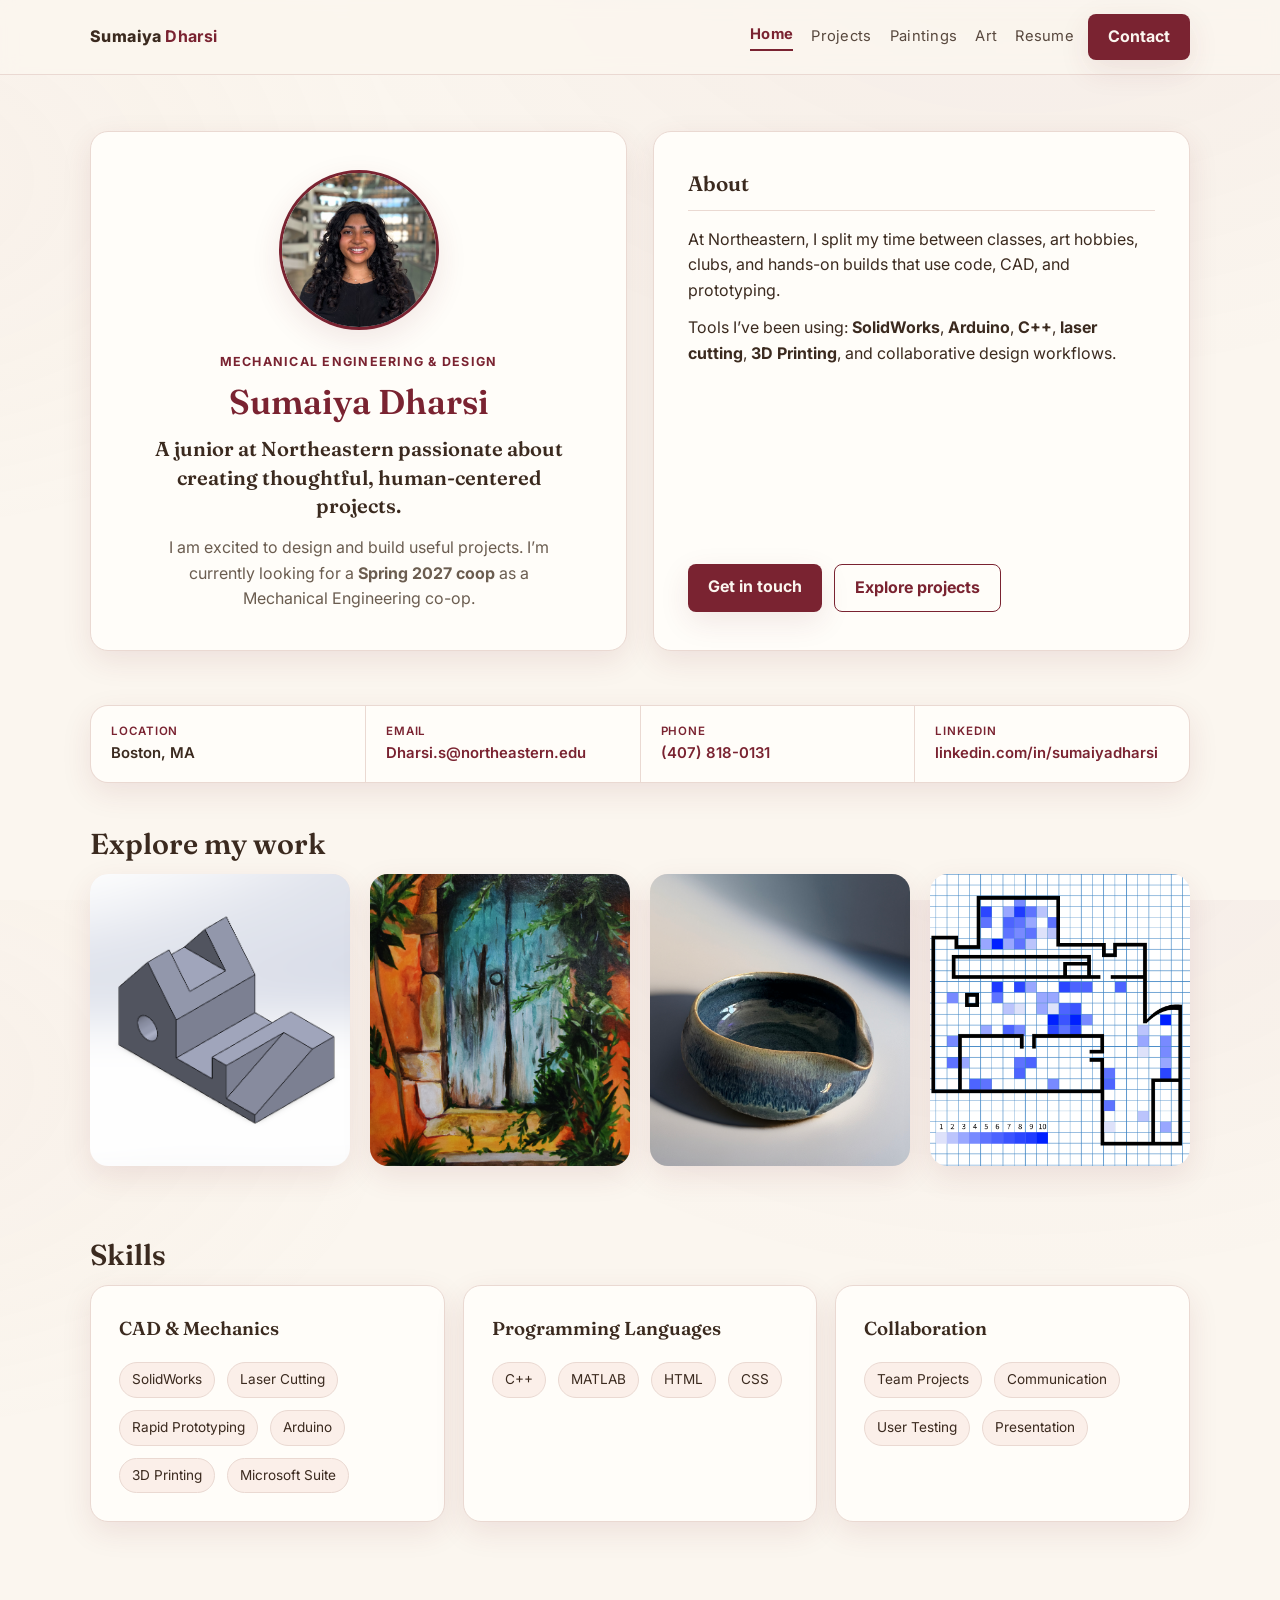
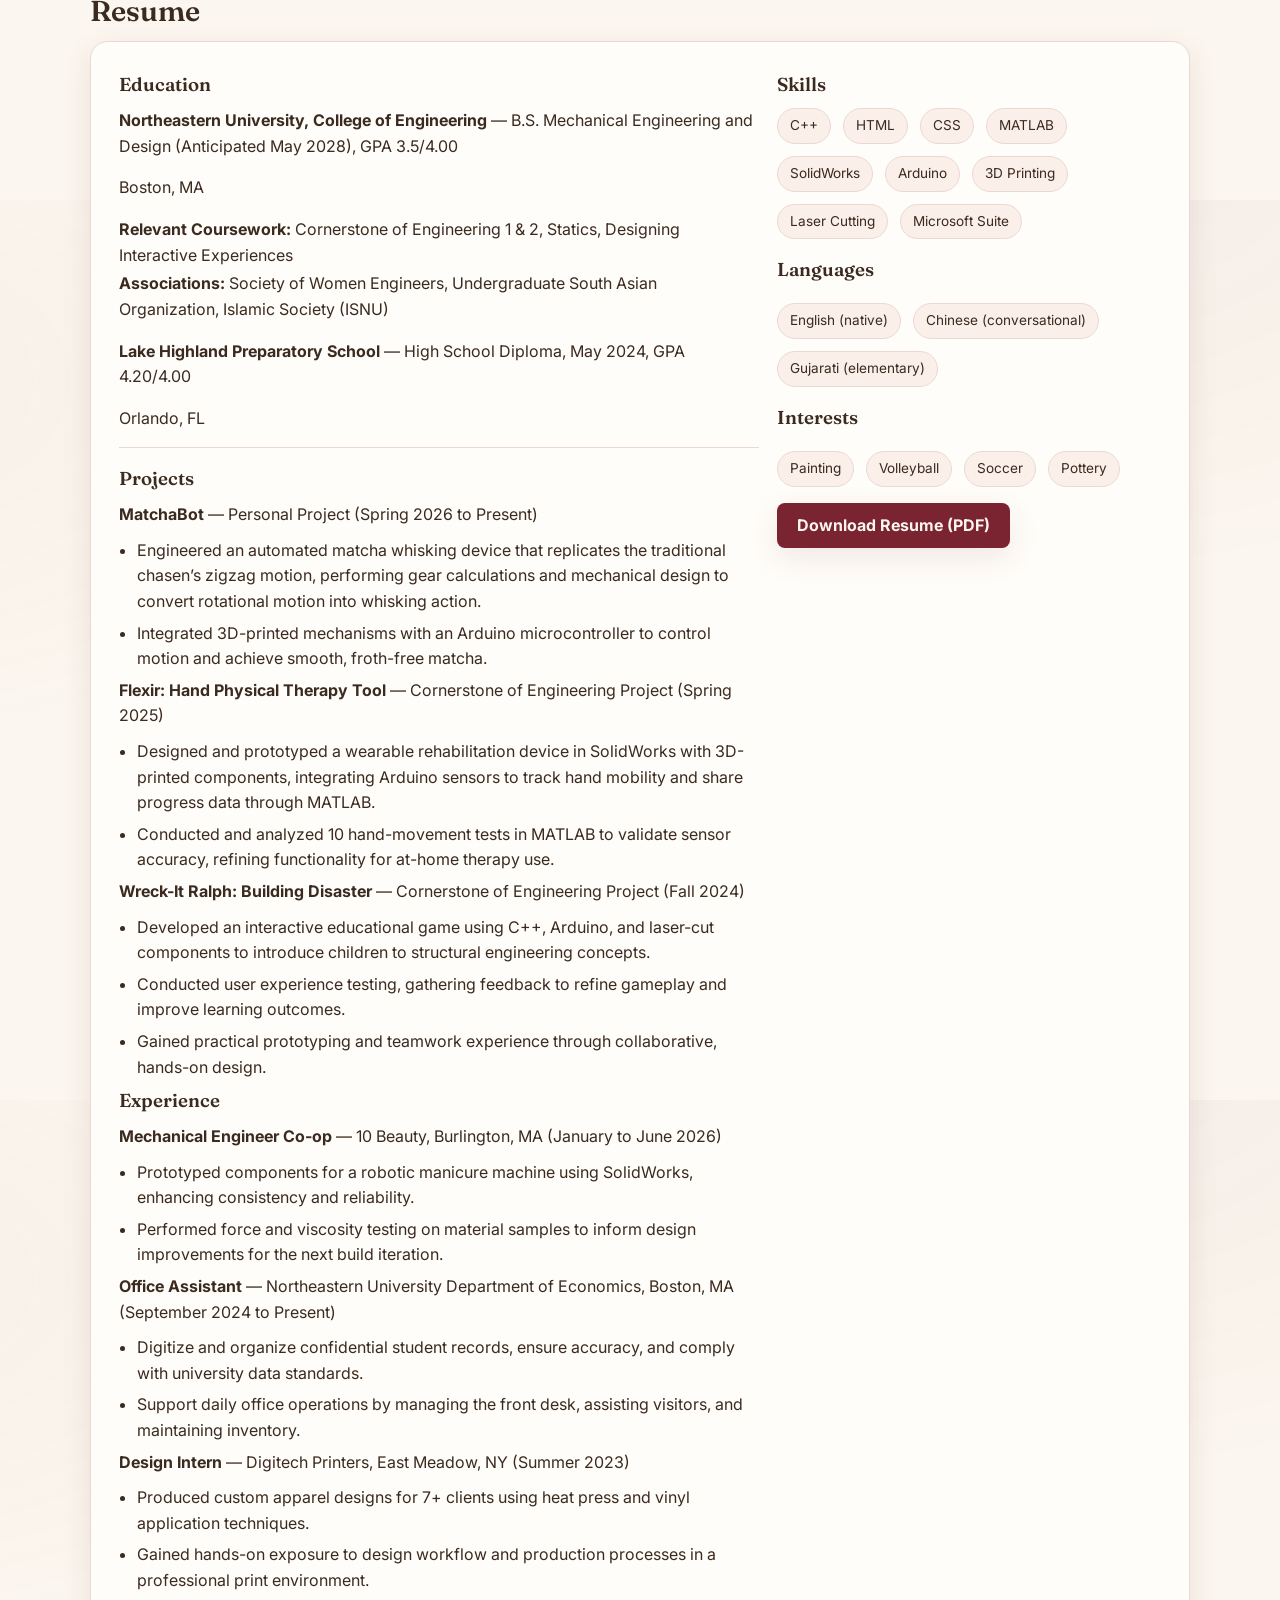
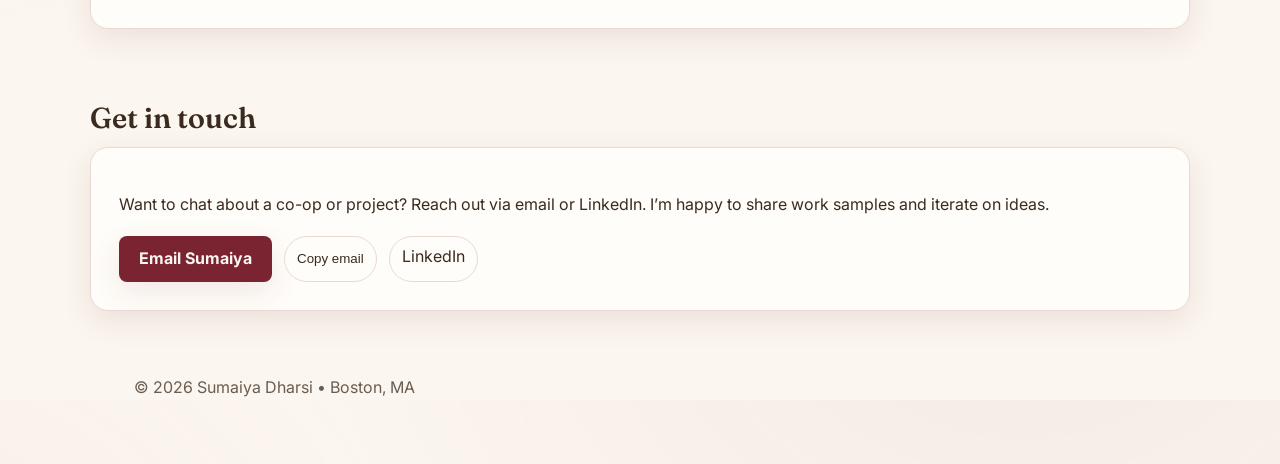
==== index.html @ c0a5edb5 "Update portfolio pages and add nav.js" ====
<!DOCTYPE html>
<html lang="en">
<head>
  <meta charset="utf-8" />
  <meta name="viewport" content="width=device-width, initial-scale=1" />
  <title>Sumaiya Dharsi — Portfolio</title>
  <meta name="description" content="Portfolio of Sumaiya Dharsi, Mechanical Engineering & Design @ Northeastern University" />
  <link rel="preconnect" href="https://fonts.googleapis.com">
  <link rel="preconnect" href="https://fonts.gstatic.com" crossorigin>
  <link href="https://fonts.googleapis.com/css2?family=Inter:wght@300;400;500;600;700;800&family=Fraunces:opsz,wght@9..144,500;9..144,600&display=swap" rel="stylesheet">
  <link rel="stylesheet" href="styles.css">
  <script src="nav.js" defer></script>
</head>

<body>
  <header>
    <div class="container nav">
      <div class="logo"><span class="logo-full">Sumaiya <b>Dharsi</b></span><span class="logo-short">SD</span></div>
      <nav class="nav-links">
        <a href="index.html" class="active">Home</a>
        <a href="projects.html">Projects</a>
        <a href="paintings.html">Paintings</a>
        <a href="art.html">Art</a>
        <a href="index.html#resume">Resume</a>
      </nav>
      <a href="index.html#contact" class="btn nav-cta">Contact</a>
    </div>
  </header>

  <main class="container">
    <!-- INTRO + ABOUT (balanced two-column) -->
    <section class="intro-wrap">
      <div class="card intro-col intro-main">
        <div class="intro-photo">
          <img src="Pics/Headshot.jpeg" alt="Sumaiya Dharsi headshot">
        </div>
        <div class="eyebrow">Mechanical Engineering &amp; Design</div>
        <h1 class="intro-name">Sumaiya Dharsi</h1>
        <p class="intro-tagline">A junior at Northeastern passionate about creating thoughtful, human-centered projects.</p>
        <p class="intro-sub">I am excited to design and build useful projects. I’m currently looking for a <b>Spring 2027 coop</b> as a Mechanical Engineering co-op.</p>
      </div>

      <div id="about" class="card intro-col intro-about">
        <h2 class="section-title">About</h2>
        <p>At Northeastern, I split my time between classes, art hobbies, clubs, and hands-on builds that use code, CAD, and prototyping. </p>
        <p>Tools I’ve been using: <b>SolidWorks</b>, <b>Arduino</b>, <b>C++</b>, <b>laser cutting</b>, <b> 3D Printing</b>, and collaborative design workflows.</p>

        <div class="intro-cta">
          <a class="btn" href="mailto:Dharsi.s@northeastern.edu">Get in touch</a>
          <a class="btn btn-outline" href="projects.html">Explore projects</a>
        </div>
      </div>
    </section>

    <!-- CONTACT STRIP -->
    <div class="card intro-strip">
      <div><b>Location</b><span>Boston, MA</span></div>
      <div><b>Email</b><span><a href="mailto:Dharsi.s@northeastern.edu">Dharsi.s@northeastern.edu</a></span></div>
      <div><b>Phone</b><span><a href="tel:+14078180131">(407) 818-0131</a></span></div>
      <div><b>LinkedIn</b><span><a href="https://www.linkedin.com/in/sumaiyadharsi" target="_blank" rel="noopener">linkedin.com/in/sumaiyadharsi</a></span></div>
    </div>

    <!-- HUB CARDS -->
    <section id="portfolio-hub" class="portfolio-hub">
      <h2 class="section-title">Explore my work</h2>
      <div class="portfolio-cards">
        <!-- Engineering Projects -->
        <a href="projects.html" class="portfolio-card">
          <img src="Pics/Solidworks 3.png" alt="Engineering and design projects">
          <div class="portfolio-overlay">
            <span>Engineering Projects</span>
          </div>
        </a>

        <!-- Paintings -->
        <a href="paintings.html" class="portfolio-card">
          <img src="Pics/paintings-cover.jpg" alt="Paintings gallery">
          <div class="portfolio-overlay">
            <span>Paintings</span>
          </div>
        </a>

        <!-- Art & Crochet -->
        <a href="art.html" class="portfolio-card">
          <img src="Pics/Blue-Matcha-1.jpg" alt="Pottery and crochet gallery">
          <div class="portfolio-overlay">
            <span>Art Gallery</span>
          </div>
        </a>

        <!-- ARTF 1250 class project -->
        <a href="ARTF1250.html" class="portfolio-card">
          <img src="Pics/FinalMap1.png" alt="ARTF 1250 final map project">
          <div class="portfolio-overlay">
            <span>ARTF 1250</span>
          </div>
        </a>
      </div>
    </section>

    <!-- SKILLS -->
    <section id="skills">
      <h2 class="section-title">Skills</h2>
      <div class="grid-3">
        <div class="card pad">
          <h3 class="tight">CAD &amp; Mechanics</h3>
          <div class="links">
            <span class="pill">SolidWorks</span>
            <span class="pill">Laser Cutting</span>
            <span class="pill">Rapid Prototyping</span>
            <span class="pill">Arduino</span>
            <span class="pill">3D Printing</span>
            <span class="pill">Microsoft Suite</span>
          </div>
        </div>
        <div class="card pad">
          <h3 class="tight">Programming Languages</h3>
          <div class="links">
            <span class="pill">C++</span>
            <span class="pill">MATLAB</span>
            <span class="pill">HTML</span>
            <span class="pill">CSS</span>
          </div>
        </div>
        <div class="card pad">
          <h3 class="tight">Collaboration</h3>
          <div class="links">
            <span class="pill">Team Projects</span>
            <span class="pill">Communication</span>
            <span class="pill">User Testing</span>
            <span class="pill">Presentation</span>
          </div>
        </div>
      </div>
    </section>

    <!-- RESUME -->
    <section id="resume">
      <h2 class="section-title">Resume</h2>
      <div class="card pad">
        <div class="resume-grid">
          <div>
            <h3 class="tight">Education</h3>
            <p class="line"><b>Northeastern University, College of Engineering</b> — B.S. Mechanical Engineering and Design (Anticipated May 2028), GPA 3.5/4.00</p>
            <p class="muted">Boston, MA</p>
            <p class="line"><b>Relevant Coursework:</b> Cornerstone of Engineering 1 &amp; 2, Statics, Designing Interactive Experiences</p>
            <p class="line"><b>Associations:</b> Society of Women Engineers, Undergraduate South Asian Organization, Islamic Society (ISNU)</p>

            <p class="line pad-top"><b>Lake Highland Preparatory School</b> — High School Diploma, May 2024, GPA 4.20/4.00</p>
            <p class="muted">Orlando, FL</p>

            <hr class="rule">

            <h3 class="tight">Projects</h3>
            <p class="line"><b>MatchaBot</b> — Personal Project (Spring 2026 to Present)</p>
            <ul class="bullets">
              <li>Engineered an automated matcha whisking device that replicates the traditional chasen’s zigzag motion, performing gear calculations and mechanical design to convert rotational motion into whisking action.</li>
              <li>Integrated 3D-printed mechanisms with an Arduino microcontroller to control motion and achieve smooth, froth-free matcha.</li>
            </ul>

            <p class="line"><b>Flexir: Hand Physical Therapy Tool</b> — Cornerstone of Engineering Project (Spring 2025)</p>
            <ul class="bullets">
              <li>Designed and prototyped a wearable rehabilitation device in SolidWorks with 3D-printed components, integrating Arduino sensors to track hand mobility and share progress data through MATLAB.</li>
              <li>Conducted and analyzed 10 hand-movement tests in MATLAB to validate sensor accuracy, refining functionality for at-home therapy use.</li>
            </ul>

            <p class="line"><b>Wreck-It Ralph: Building Disaster</b> — Cornerstone of Engineering Project (Fall 2024)</p>
            <ul class="bullets">
              <li>Developed an interactive educational game using C++, Arduino, and laser-cut components to introduce children to structural engineering concepts.</li>
              <li>Conducted user experience testing, gathering feedback to refine gameplay and improve learning outcomes.</li>
              <li>Gained practical prototyping and teamwork experience through collaborative, hands-on design.</li>
            </ul>

            <h3 class="tight">Experience</h3>
            <p class="line"><b>Mechanical Engineer Co-op</b> — 10 Beauty, Burlington, MA (January to June 2026)</p>
            <ul class="bullets">
              <li>Prototyped components for a robotic manicure machine using SolidWorks, enhancing consistency and reliability.</li>
              <li>Performed force and viscosity testing on material samples to inform design improvements for the next build iteration.</li>
            </ul>

            <p class="line"><b>Office Assistant</b> — Northeastern University Department of Economics, Boston, MA (September 2024 to Present)</p>
            <ul class="bullets">
              <li>Digitize and organize confidential student records, ensure accuracy, and comply with university data standards.</li>
              <li>Support daily office operations by managing the front desk, assisting visitors, and maintaining inventory.</li>
            </ul>

            <p class="line"><b>Design Intern</b> — Digitech Printers, East Meadow, NY (Summer 2023)</p>
            <ul class="bullets">
              <li>Produced custom apparel designs for 7+ clients using heat press and vinyl application techniques.</li>
              <li>Gained hands-on exposure to design workflow and production processes in a professional print environment.</li>
            </ul>
          </div>

          <div>
            <h3 class="tight">Skills</h3>
            <div class="links skills-list">
              <span class="pill">C++</span>
              <span class="pill">HTML</span>
              <span class="pill">CSS</span>
              <span class="pill">MATLAB</span>
              <span class="pill">SolidWorks</span>
              <span class="pill">Arduino</span>
              <span class="pill">3D Printing</span>
              <span class="pill">Laser Cutting</span>
              <span class="pill">Microsoft Suite</span>
            </div>

            <h3 class="tight pad-top">Languages</h3>
            <div class="links">
              <span class="pill">English (native)</span>
              <span class="pill">Chinese (conversational)</span>
              <span class="pill">Gujarati (elementary)</span>
            </div>

            <h3 class="tight pad-top">Interests</h3>
            <div class="links">
              <span class="pill">Painting</span>
              <span class="pill">Volleyball</span>
              <span class="pill">Soccer</span>
              <span class="pill">Pottery</span>
            </div>

            <div class="resume-actions">
              <a class="btn" href="resume/Resume.pdf" download>Download Resume (PDF)</a>
            </div>
          </div>
        </div>
      </div>
    </section>

    <!-- CONTACT -->
    <section id="contact">
      <h2 class="section-title">Get in touch</h2>
      <div class="card pad">
        <p>Want to chat about a co-op or project? Reach out via email or LinkedIn. I’m happy to share work samples and iterate on ideas.</p>
        <div class="links">
          <a class="btn" href="mailto:Dharsi.s@northeastern.edu">Email Sumaiya</a>
          <button class="tag" id="copyEmail" type="button">Copy email</button>
          <a class="tag" href="https://www.linkedin.com/in/sumaiyadharsi" target="_blank" rel="noopener">LinkedIn</a>
        </div>
      </div>
    </section>

    <footer>
      <div class="container">
        © <span id="year"></span> Sumaiya Dharsi • Boston, MA
      </div>
    </footer>
  </main>

  <script>
    // Smooth scroll for in-page anchors
    document.querySelectorAll('a[href^="#"]').forEach(a=>{
      a.addEventListener('click', e=>{
        const id = a.getAttribute('href');
        const el = document.querySelector(id);
        if(el){ e.preventDefault(); el.scrollIntoView({behavior:'smooth', block:'start'}); }
      });
    });

    // Copy email helper
    const btn = document.getElementById('copyEmail');
    if(btn){
      btn.addEventListener('click', ()=>{
        const email = 'Dharsi.s@northeastern.edu';
        navigator.clipboard.writeText(email).then(()=>{
          const prev = btn.textContent; btn.textContent = 'Copied!';
          setTimeout(()=>btn.textContent = prev, 1200);
        });
      });
    }

    // Year footer
    document.getElementById('year').textContent = new Date().getFullYear();
  </script>
</body>
</html>
---- styles.css ----
/* =========================================================
   THEME TOKENS
   ========================================================= */
:root{
  --bg:#FBF6EF;
  --text:#3B2A1F;
  --muted:#6B5D50;
  --brand:#7A2331;
  --brand-2:#A8455A;
  --card-bg:#FFFDF9;
  --card-border:#EAD9D2;
  --shadow:0 10px 30px rgba(122,35,49,0.10);
  --radius:18px;
}

/* Sizing reset */
*,*::before,*::after{ box-sizing:border-box }

/* =========================================================
   BASE & LAYOUT
   ========================================================= */
html,body{height:100%}
body{
  margin:0;
  font-family:Inter,system-ui,-apple-system,Segoe UI,Roboto,Helvetica,Arial,sans-serif;
  color:var(--text);
  background:
    radial-gradient(1200px 800px at 80% -10%, rgba(122,35,49,.05), transparent 60%),
    radial-gradient(900px 600px at -10% 20%, rgba(200,150,120,.06), transparent 60%),
    var(--bg);
  line-height:1.6;
}
a{color:var(--brand); text-decoration:none}
a:hover{text-decoration:underline}
.container{ width:min(1100px, 92%); margin-inline:auto }
section{ padding:28px 0 }
.section-title{ font-family:'Fraunces',Georgia,serif; font-weight:600; font-size:1.8rem; margin:14px 0 10px; color:var(--text) }
.card{
  background:var(--card-bg);
  border:1px solid var(--card-border);
  border-radius:var(--radius);
  box-shadow:var(--shadow);
}
.card.pad{ padding:28px }
.btn{
  display:inline-block; background:var(--brand);
  color:#FBF6EF; font-weight:700; padding:10px 20px; border-radius:8px; border:0;
  box-shadow:var(--shadow);
}
.btn:hover{ text-decoration:none; opacity:.92 }
.btn-outline{
  background:transparent; color:var(--brand); border:1px solid var(--brand);
  box-shadow:none;
}
.links{ display:flex; gap:12px; margin-top:18px; flex-wrap:wrap }
.tag{ border:1px solid var(--card-border); padding:7px 12px; border-radius:999px; color:var(--text); background:#FFFDF9 }
.pill{ border:1px solid var(--card-border); padding:6px 12px; border-radius:999px; color:var(--text); background:#FBEFE9; font-size:.85rem }

/* Prevent grid children from overflowing their columns */
.project, .project-gallery, .project-body { min-width:0 }

/* =========================================================
   HEADER / NAV
   ========================================================= */
header{
  position:sticky; top:0;
  backdrop-filter:saturate(1.4) blur(8px);
  background:rgba(251, 246, 239, 0.85);
  border-bottom:1px solid var(--card-border);
  z-index:50;
}
.nav{ display:flex; align-items:center; gap:14px; padding:14px 0 }
.logo{ flex:0 0 auto; font-weight:800; letter-spacing:.4px; color:var(--text); white-space:nowrap }
.logo b{ color:var(--brand) }
.logo-short{ display:none }          /* monogram, shown on mobile only */

.nav-links{ display:flex; align-items:center; gap:18px; margin-left:auto }
.nav-links a{ color:var(--text); opacity:.85; font-size:.92rem; letter-spacing:.02em }
.nav-links a:hover{ opacity:1 }
.nav-cta{ flex:0 0 auto; opacity:1 !important }

/* current page indicator */
.nav-links a.active{
  opacity:1; font-weight:700; color:var(--brand);
  border-bottom:2px solid var(--brand); padding-bottom:2px;
}
.nav-links a.active:hover{ text-decoration:none }

/* ---------------------------------------------------------
   MOBILE HEADER — scrolling pill row, Contact pinned.
   The links scroll horizontally; Contact is a separate flex
   child so it can never slide off the edge. min-width:0 on
   .nav-links is what makes it shrink rather than shove.
   Tap targets are held at 44px (Apple/Google minimum).
   --------------------------------------------------------- */
@media (max-width:720px){
  .nav{ gap:9px; padding:8px 0 }

  .logo-full{ display:none }
  .logo-short{ display:inline; color:var(--brand); font-size:1rem; letter-spacing:.06em }

  .nav-links{
    flex:1 1 auto; min-width:0; margin-left:0; gap:7px;
    overflow-x:auto; -webkit-overflow-scrolling:touch; scrollbar-width:none;
    mask-image:linear-gradient(to right, #000 84%, transparent);
    -webkit-mask-image:linear-gradient(to right, #000 84%, transparent);
  }
  .nav-links::-webkit-scrollbar{ display:none }

  .nav-links a{
    flex:0 0 auto; display:flex; align-items:center; min-height:44px;
    padding:0 14px; border-radius:999px; font-size:.84rem; opacity:1;
    border:1px solid var(--card-border); background:var(--card-bg);
    color:var(--text); font-weight:500; white-space:nowrap;
  }
  .nav-links a.active{
    background:var(--brand); color:#FBF6EF; border-color:var(--brand);
    font-weight:700; border-bottom:1px solid var(--brand); padding-bottom:0;
  }
  .nav-cta{
    display:flex; align-items:center; min-height:44px;
    padding:0 16px; font-size:.84rem; white-space:nowrap;
  }
}

/* =========================================================
   SHARED UTILITIES
   ========================================================= */
.grid-3{ display:grid; grid-template-columns:repeat(3, minmax(0,1fr)); gap:18px }
.tight{ margin:0 0 8px; font-family:'Fraunces',Georgia,serif; font-weight:600 }

/* gallery / sub-page headers */
.page-header{ padding:28px 0 6px }
.page-intro{ color:var(--muted); margin:0 }
.gallery-empty{
  margin:8px 0 40px; padding:38px 24px; text-align:center;
  color:var(--muted); background:var(--card-bg);
  border:1px dashed var(--card-border); border-radius:var(--radius);
}

/* =========================================================
   INTRO + ABOUT (balanced two-column)
   Left column: centred headshot and identity.
   Right column: About, with the buttons pinned to the bottom
   so both columns always finish on the same line.
   ========================================================= */
.intro-wrap{
  display:grid; grid-template-columns:1fr 1fr;
  gap:26px; align-items:stretch; margin-top:28px;
}
.intro-col{ padding:38px 34px; display:flex; flex-direction:column }

/* --- left --- */
.intro-main{ text-align:center; justify-content:center }
.intro-photo{
  width:160px; height:160px; border-radius:50%;
  overflow:hidden; margin:0 auto 22px; border:3px solid var(--brand);
  box-shadow:var(--shadow);
}
.intro-photo img{ width:100%; height:100%; object-fit:cover; object-position:center }
.intro-name{
  font-family:'Fraunces',Georgia,serif; font-weight:600;
  font-size:2.15rem; line-height:1.15;
  margin:10px auto 14px; max-width:none; color:var(--brand);
}
.intro-tagline{
  font-family:'Fraunces',Georgia,serif; font-weight:600;
  font-size:1.26rem; line-height:1.42; margin:0 auto 14px; max-width:32ch;
}
.intro-sub{ color:var(--muted); margin:0 auto; max-width:38ch }

/* --- right --- */
.intro-about .section-title{
  font-size:1.3rem; margin:0 0 16px;
  padding-bottom:12px; border-bottom:1px solid var(--card-border);
}
.intro-about p{ max-width:52ch; margin:0 0 12px }
.intro-cta{ display:flex; gap:12px; flex-wrap:wrap; margin-top:auto; padding-top:28px }

/* --- contact strip --- */
.intro-strip{
  display:grid; grid-template-columns:repeat(4, minmax(0,1fr));
  gap:1px; margin-top:26px; overflow:hidden; background:var(--card-border);
}
.intro-strip div{ background:var(--card-bg); padding:16px 20px; min-width:0 }
.intro-strip b{
  display:block; font-size:.72rem; letter-spacing:.08em;
  text-transform:uppercase; color:var(--brand); font-weight:600;
}
.intro-strip span{ font-weight:600; font-size:.93rem; overflow-wrap:break-word }

@media (max-width:860px){
  .intro-wrap{ grid-template-columns:1fr }
  .intro-strip{ grid-template-columns:1fr 1fr }
}
@media (max-width:520px){
  .intro-strip{ grid-template-columns:1fr }
  .intro-photo{ width:130px; height:130px }
}

.eyebrow{ color:var(--brand); font-weight:700; letter-spacing:.1em; text-transform:uppercase; font-size:.78rem }
h1{
  font-family:'Fraunces',Georgia,serif; font-weight:600;
  font-size:clamp(32px, 3.4vw, 40px); line-height:1.35; margin:12px 0 14px;
  max-width:560px; margin-left:auto; margin-right:auto;
}
h2{
  font-family:'Fraunces',Georgia,serif; font-weight:600;
  font-size:clamp(18px, 1.9vw, 26px); line-height:1.35; margin:12px 0 14px;
  max-width:560px; margin-left:auto; margin-right:auto;
}
.accent{ color:var(--brand) }

/* =========================================================
   ABOUT + HEADSHOT (SIDE BY SIDE, MATCHED HEIGHTS)
   ========================================================= */
.about-grid{
  display:grid;
  grid-template-columns:1.2fr 0.8fr;
  gap:24px; align-items:stretch; /* equal heights */
}
.about-card{ height:100% }
.about-photo{
  margin:0; border:1px solid var(--card-border); border-radius:var(--radius);
  box-shadow:var(--shadow); overflow:hidden; display:grid; align-items:stretch;
  height:100%; background:#F3E4DA;
}
.about-photo img{ width:100%; height:100%; object-fit:cover; object-position:center }

/* =========================================================
   PROJECTS
   ========================================================= */
/* Projects container = one full-width column (stacked bubbles) */
.projects{
  display: grid;
  grid-template-columns: 1fr;  /* previously repeat(12,1fr) */
  gap: 24px;                   /* space between the two project bubbles */
}

/* Project card: keep article clean; .card gives the bubble look */
.project.project-stacked{
  display: grid;
  grid-template-columns: 1fr;  /* images above, text below */
  gap: 14px;
  background: none;
  border: 0;
  box-shadow: none;
  padding: 0;
}

/* 4-wide gallery row (evenly spaced, same height, no borders) */
.project-gallery.gallery-row4{
  display:grid;
  grid-template-columns:repeat(4, minmax(0,1fr));
  gap:12px;
}
.project-gallery.gallery-row4 figure{
  margin:0; position:relative; aspect-ratio:3 / 2; /* all equal height */
  border-radius:8px; overflow:hidden; background:#F3E4DA; /* no border */
}
.project-gallery.gallery-row4 img{
  position:absolute; inset:0; width:100%; height:100%;
  object-fit:cover; object-position:center;
}

/* (optional) tighten padding inside each bubble a touch */
.projects .card.pad { padding: 22px; }

/* add breathing room between multiple projects */
.projects .project-stacked{ margin-bottom: 18px; }

/* Project description card (kept subtle inside bubble) */
.project-body{
  background:#FFFDF9;
  border:1px solid var(--card-border);
  border-radius:12px; padding:18px;
}
.proj-eyebrow{ color:var(--brand); font-weight:700; letter-spacing:.06em; text-transform:uppercase; font-size:.75rem }
.project h3{ margin:6px 0 6px; font-family:'Fraunces',Georgia,serif; font-weight:600; color:var(--text) }
.bullets{ margin:10px 0 0; padding-left:18px }
.bullets li{ margin:6px 0 }

/* =========================================================
   RESUME
   ========================================================= */
.resume-grid{ display:grid; grid-template-columns:2fr 1.2fr; gap:18px }
.line{ margin:.2rem 0 }
.rule{ border:0; border-top:1px solid var(--card-border); margin:16px 0 }
.skills-list{ margin:0 0 10px }
.pad-top{ margin-top:16px }
.resume-actions{ margin-top:16px }

/* =========================================================
   FOOTER
   ========================================================= */
footer{ padding:36px 0 64px; color:var(--muted) }

/* =========================================================
   RESPONSIVE
   ========================================================= */
@media (max-width: 920px){
  .resume-grid{ grid-template-columns:1fr }
}
@media (max-width: 820px){
  .grid-3{ grid-template-columns:1fr }
}
@media (max-width: 900px){
  .about-grid{ grid-template-columns:1fr }
  .about-photo{ max-height:340px }
  .project-gallery.gallery-row4{ grid-template-columns:repeat(2, minmax(0,1fr)); }
}
@media (max-width: 520px){
  .project-gallery.gallery-row4{ grid-template-columns:1fr; }
  .hero-photo{ width:150px; height:150px }
}

/* =========================================================
   PORTFOLIO HUB CARDS
   ========================================================= */
.portfolio-hub{
  padding: 28px 0;
}

.portfolio-cards{
  display: flex;
  flex-wrap: wrap;
  gap: 20px;
  justify-content: space-between;
}

/* each card: medium rectangular button with image */
.portfolio-card{
  position: relative;
  flex: 1 1 260px;
  max-width: 340px;
  aspect-ratio: 4 / 4.5;
  border-radius: var(--radius);
  overflow: hidden;
  box-shadow: var(--shadow);
  background: #F3E4DA;
}

/* make entire card clickable without underline */
.portfolio-card,
.portfolio-card:hover{
  text-decoration: none;
}

.portfolio-card img{
  width: 100%;
  height: 100%;
  object-fit: cover;
  display: block;
  transition: transform .35s ease, opacity .35s ease;
}

.portfolio-overlay{
  position: absolute;
  inset: 0;
  display: flex;
  align-items: center;
  justify-content: center;
  background: rgba(59,42,31,0);
  color: #fff;
  font-weight: 700;
  font-size: 1.05rem;
  letter-spacing: .12em;
  text-transform: uppercase;
  text-align: center;
  padding: 0 10px;
  opacity: 0;
  transition: background .35s ease, opacity .35s ease;
}

/* hover effect: fade to maroon-black, text appears */
.portfolio-card:hover img{
  transform: scale(1.05);
  opacity: 0.7;
}

.portfolio-card:hover .portfolio-overlay{
  background: rgba(59,26,26,.78);
  opacity: 1;
}

/* responsive stacking */
@media (max-width: 800px){
  .portfolio-cards{
    justify-content: center;
  }
  .portfolio-card{
    max-width: 100%;
  }
}

/* =========================================================
   PAINTINGS PAGE — MASONRY / PUZZLE LAYOUT
   ========================================================= */

.paintings-masonry {
  margin-top: 20px;
}

/* This creates the puzzle-like column layout */
.masonry-column {
  column-count: 3;          /* number of columns */
  column-gap: 24px;         /* space between columns */
}

/* Each image keeps its natural ratio and fits the column width */
.masonry-column img {
  width: 100%;
  height: auto;             /* keeps aspect ratio */
  display: block;
  margin-bottom: 24px;      /* space between images vertically */

  border-radius: 16px;
  box-shadow: 0 6px 18px rgba(122,35,49,0.12);
  background: #fff;
}

/* Clickable card*/
.painting-item {
  position: relative;
  display: block;
  width: 100%;
  margin-bottom: 24px;

  border-radius: 16px;
  overflow: hidden;
  box-shadow: 0 6px 18px rgba(122,35,49,0.12);
  background: #fff;
  text-decoration: none;
  color: inherit;

  break-inside: avoid-column
}

.painting-item img {
width: 100%;
height: auto;
display: block;
margin-bottom: 0;   /* overrides .masonry-column img — that 24px showed as a white strip inside the card */
transition: transform 0.3s ease, opacity 0.3s ease;
}

/* dark overlay with title */
.painting-overlay {
  position: absolute;
  inset: 0;
  background: rgba(59,26,26,0.55);
  display: flex;
  align-items: center;
  justify-content: center;
  opacity: 0;
  transition: opacity 0.3s ease;
  text-align: center;
  padding: 0 12px;
}

.painting-overlay span{
font-size: 0.95rem;
letter-spacing: 0.08em;
text-transform: uppercase;
color: #fff;
}

/* hover effect*/
.painting-item:hover .painting-overlay {
  opacity: 1;
}

.painting-item:hover img {
  transform:scale(1.03);
}



/* Tablet */
@media (max-width: 900px) {
  .masonry-column {
    column-count: 2;
  }
}

/* Mobile */
@media (max-width: 600px) {
  .masonry-column {
    column-count: 1;
  }
}

/* ===========================================
   CLASS PROJECT PAGE (ARTF 1250)
   =========================================== */

.project-page main.container {
  padding-top: 40px;
  padding-bottom: 60px;
}

.project-hero {
  margin-top: 20px;
  margin-bottom: 32px;
}

.project-tag {
  font-size: 0.8rem;
  letter-spacing: 0.12em;
  text-transform: uppercase;
  color: #8A7A6C;
  margin-bottom: 6px;
}

.project-hero h1 {
  margin: 4px 0 10px;
}

.project-meta {
  font-size: 0.9rem;
  color: var(--muted);
  margin-bottom: 12px;
}

.project-intro {
  margin: 0;
}

/* Generic section styling */
.project-section {
  margin: 32px 0;
}

/* Two-column layout that collapses on mobile */
.project-two-col {
  display: grid;
  grid-template-columns: minmax(0, 1.2fr) minmax(0, 1fr);
  gap: 24px;
  align-items: flex-start;
}

.project-image-stack figure {
  margin: 0 0 14px;
}

.project-image-stack img {
  width: 100%;
  height: auto;
  border-radius: 12px;
}

.project-image-stack figcaption {
  font-size: 0.8rem;
  color: var(--muted);
  margin-top: 4px;
}

@media (max-width: 800px) {
  .project-two-col {
    grid-template-columns: 1fr;
  }
}
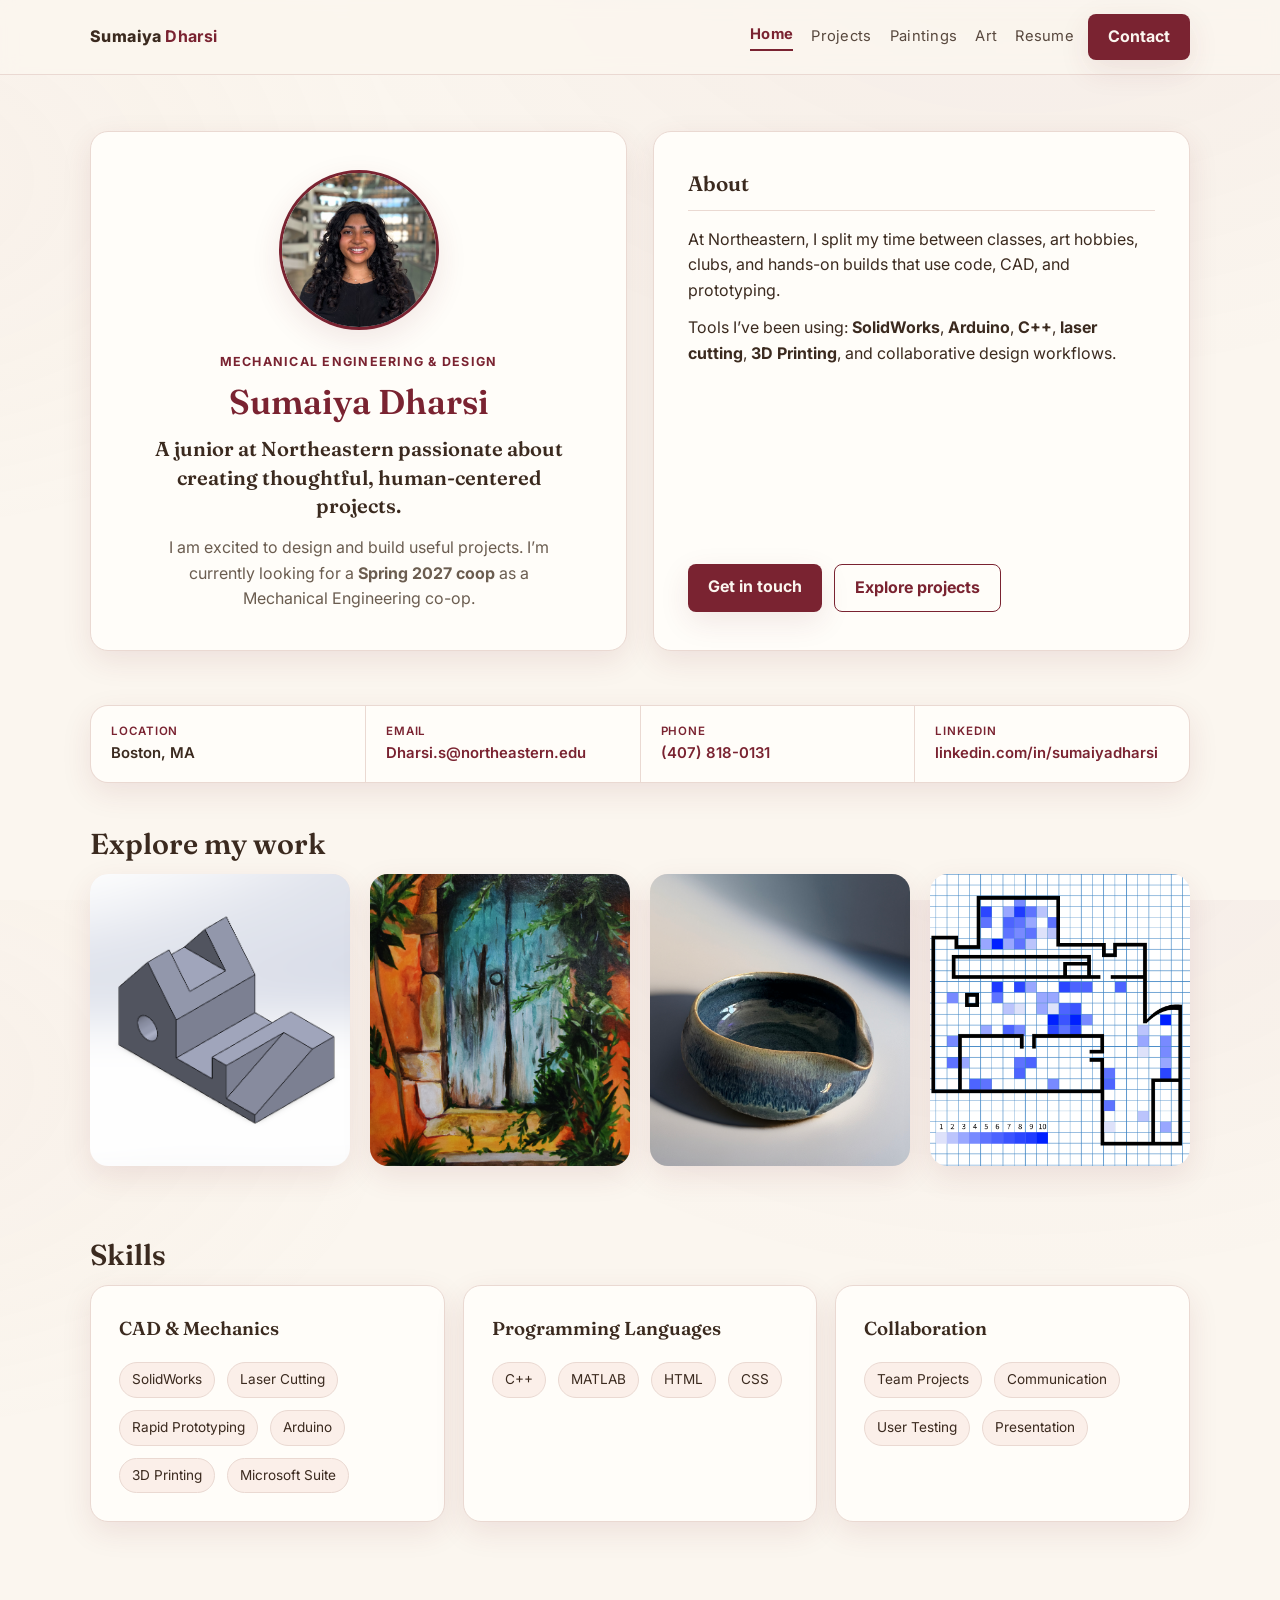
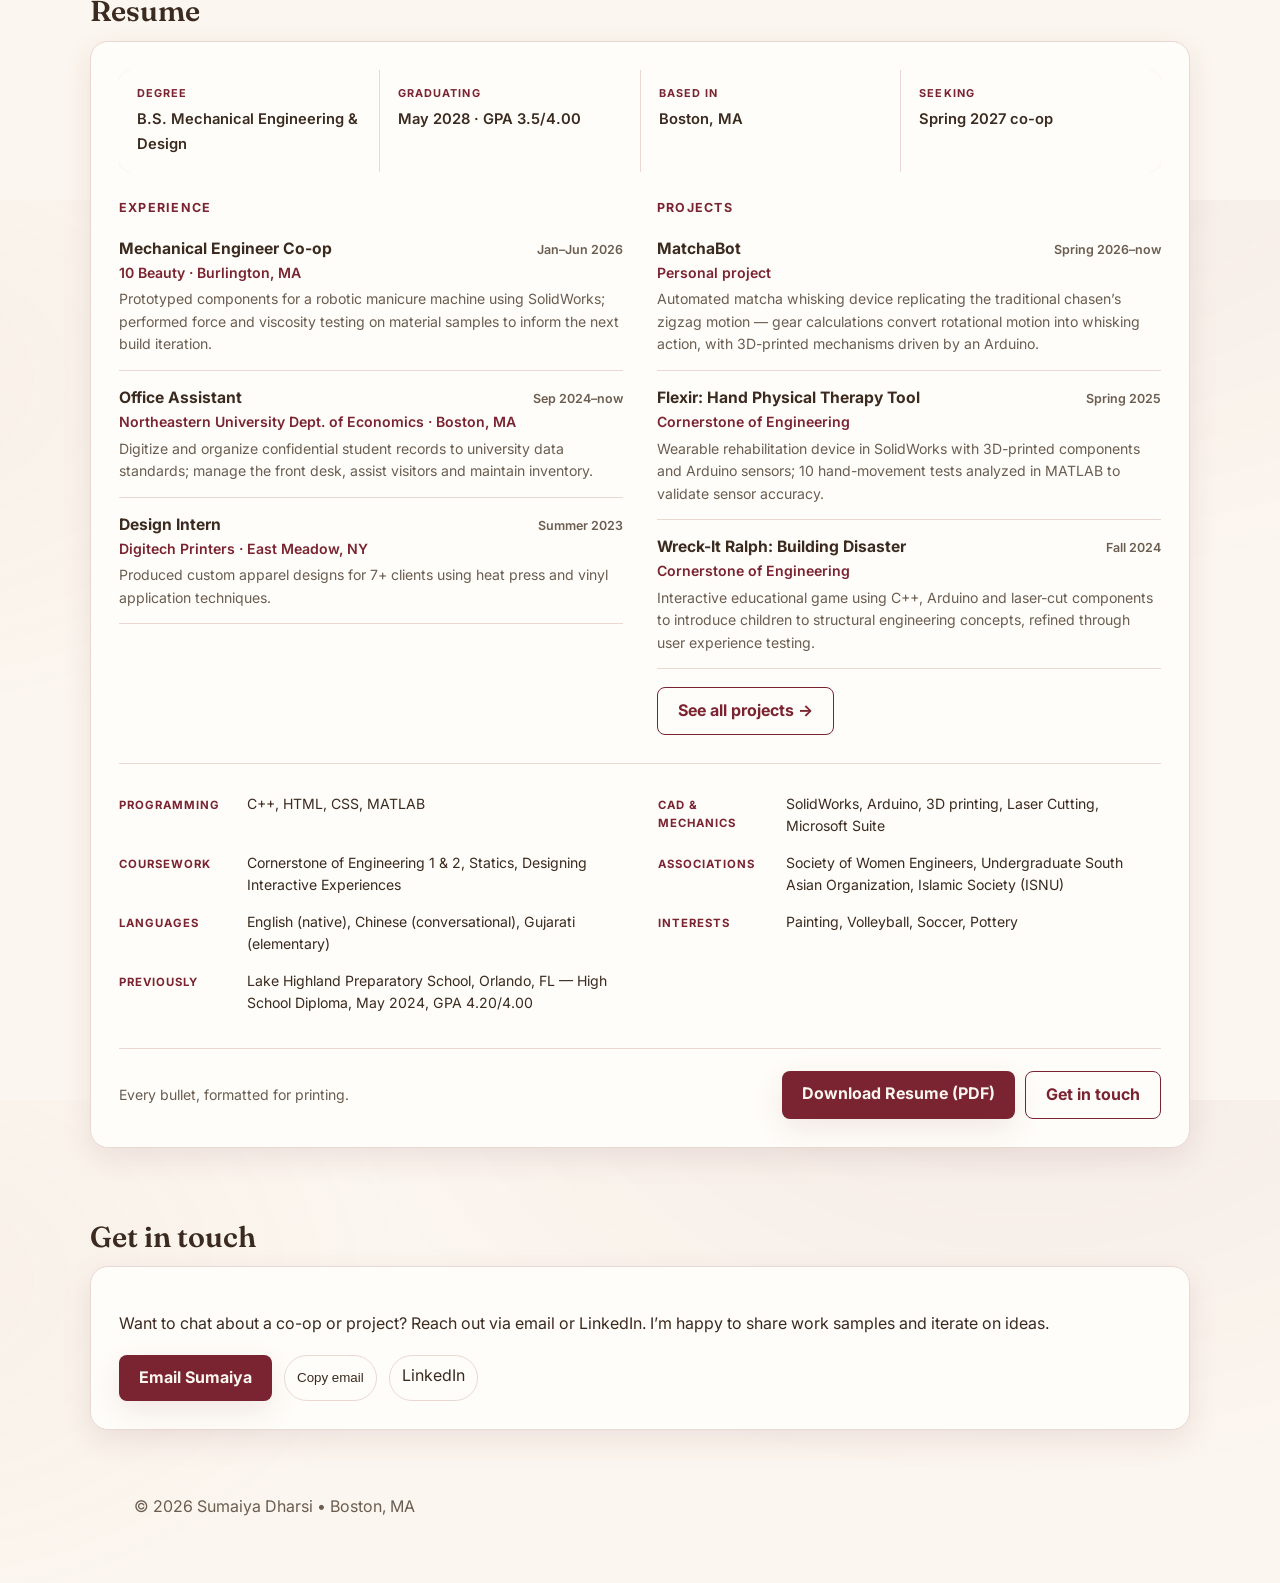
==== commit 04a576fa: "updated resume section" ====
--- a/index.html
+++ b/index.html
@@ -134,97 +134,108 @@
       </div>
     </section>
 
-    <!-- RESUME -->
+    <!-- RESUME (facts strip → dated spine → detail block) -->
     <section id="resume">
       <h2 class="section-title">Resume</h2>
       <div class="card pad">
-        <div class="resume-grid">
-          <div>
-            <h3 class="tight">Education</h3>
-            <p class="line"><b>Northeastern University, College of Engineering</b> — B.S. Mechanical Engineering and Design (Anticipated May 2028), GPA 3.5/4.00</p>
-            <p class="muted">Boston, MA</p>
-            <p class="line"><b>Relevant Coursework:</b> Cornerstone of Engineering 1 &amp; 2, Statics, Designing Interactive Experiences</p>
-            <p class="line"><b>Associations:</b> Society of Women Engineers, Undergraduate South Asian Organization, Islamic Society (ISNU)</p>
-
-            <p class="line pad-top"><b>Lake Highland Preparatory School</b> — High School Diploma, May 2024, GPA 4.20/4.00</p>
-            <p class="muted">Orlando, FL</p>
-
-            <hr class="rule">
-
-            <h3 class="tight">Projects</h3>
-            <p class="line"><b>MatchaBot</b> — Personal Project (Spring 2026 to Present)</p>
-            <ul class="bullets">
-              <li>Engineered an automated matcha whisking device that replicates the traditional chasen’s zigzag motion, performing gear calculations and mechanical design to convert rotational motion into whisking action.</li>
-              <li>Integrated 3D-printed mechanisms with an Arduino microcontroller to control motion and achieve smooth, froth-free matcha.</li>
-            </ul>
-
-            <p class="line"><b>Flexir: Hand Physical Therapy Tool</b> — Cornerstone of Engineering Project (Spring 2025)</p>
-            <ul class="bullets">
-              <li>Designed and prototyped a wearable rehabilitation device in SolidWorks with 3D-printed components, integrating Arduino sensors to track hand mobility and share progress data through MATLAB.</li>
-              <li>Conducted and analyzed 10 hand-movement tests in MATLAB to validate sensor accuracy, refining functionality for at-home therapy use.</li>
-            </ul>
-
-            <p class="line"><b>Wreck-It Ralph: Building Disaster</b> — Cornerstone of Engineering Project (Fall 2024)</p>
-            <ul class="bullets">
-              <li>Developed an interactive educational game using C++, Arduino, and laser-cut components to introduce children to structural engineering concepts.</li>
-              <li>Conducted user experience testing, gathering feedback to refine gameplay and improve learning outcomes.</li>
-              <li>Gained practical prototyping and teamwork experience through collaborative, hands-on design.</li>
-            </ul>
-
-            <h3 class="tight">Experience</h3>
-            <p class="line"><b>Mechanical Engineer Co-op</b> — 10 Beauty, Burlington, MA (January to June 2026)</p>
-            <ul class="bullets">
-              <li>Prototyped components for a robotic manicure machine using SolidWorks, enhancing consistency and reliability.</li>
-              <li>Performed force and viscosity testing on material samples to inform design improvements for the next build iteration.</li>
-            </ul>
-
-            <p class="line"><b>Office Assistant</b> — Northeastern University Department of Economics, Boston, MA (September 2024 to Present)</p>
-            <ul class="bullets">
-              <li>Digitize and organize confidential student records, ensure accuracy, and comply with university data standards.</li>
-              <li>Support daily office operations by managing the front desk, assisting visitors, and maintaining inventory.</li>
-            </ul>
-
-            <p class="line"><b>Design Intern</b> — Digitech Printers, East Meadow, NY (Summer 2023)</p>
-            <ul class="bullets">
-              <li>Produced custom apparel designs for 7+ clients using heat press and vinyl application techniques.</li>
-              <li>Gained hands-on exposure to design workflow and production processes in a professional print environment.</li>
-            </ul>
-          </div>
-
-          <div>
-            <h3 class="tight">Skills</h3>
-            <div class="links skills-list">
-              <span class="pill">C++</span>
-              <span class="pill">HTML</span>
-              <span class="pill">CSS</span>
-              <span class="pill">MATLAB</span>
-              <span class="pill">SolidWorks</span>
-              <span class="pill">Arduino</span>
-              <span class="pill">3D Printing</span>
-              <span class="pill">Laser Cutting</span>
-              <span class="pill">Microsoft Suite</span>
-            </div>
-
-            <h3 class="tight pad-top">Languages</h3>
-            <div class="links">
-              <span class="pill">English (native)</span>
-              <span class="pill">Chinese (conversational)</span>
-              <span class="pill">Gujarati (elementary)</span>
-            </div>
-
-            <h3 class="tight pad-top">Interests</h3>
-            <div class="links">
-              <span class="pill">Painting</span>
-              <span class="pill">Volleyball</span>
-              <span class="pill">Soccer</span>
-              <span class="pill">Pottery</span>
-            </div>
-
-            <div class="resume-actions">
-              <a class="btn" href="resume/Resume.pdf" download>Download Resume (PDF)</a>
-            </div>
-          </div>
-        </div>
+
+        <div class="res-strip">
+          <div><b>Degree</b><span>B.S. Mechanical Engineering &amp; Design</span></div>
+          <div><b>Graduating</b><span>May 2028 · GPA 3.5/4.00</span></div>
+          <div><b>Based in</b><span>Boston, MA</span></div>
+          <div><b>Seeking</b><span>Spring 2027 co-op</span></div>
+        </div>
+
+        <div class="res-grid">
+
+          <div class="res-col">
+            <span class="eyebrow">Experience</span>
+
+            <div class="res-entry">
+              <div class="res-entry-head">
+                <span class="res-role">Mechanical Engineer Co-op</span>
+                <span class="res-date">Jan–Jun 2026</span>
+              </div>
+              <div class="res-org">10 Beauty · Burlington, MA</div>
+              <p class="res-desc">Prototyped components for a robotic manicure machine using SolidWorks; performed force and viscosity testing on material samples to inform the next build iteration.</p>
+            </div>
+
+            <div class="res-entry">
+              <div class="res-entry-head">
+                <span class="res-role">Office Assistant</span>
+                <span class="res-date">Sep 2024–now</span>
+              </div>
+              <div class="res-org">Northeastern University Dept. of Economics · Boston, MA</div>
+              <p class="res-desc">Digitize and organize confidential student records to university data standards; manage the front desk, assist visitors and maintain inventory.</p>
+            </div>
+
+            <div class="res-entry">
+              <div class="res-entry-head">
+                <span class="res-role">Design Intern</span>
+                <span class="res-date">Summer 2023</span>
+              </div>
+              <div class="res-org">Digitech Printers · East Meadow, NY</div>
+              <p class="res-desc">Produced custom apparel designs for 7+ clients using heat press and vinyl application techniques.</p>
+            </div>
+          </div>
+
+          <div class="res-col">
+            <span class="eyebrow">Projects</span>
+
+            <div class="res-entry">
+              <div class="res-entry-head">
+                <span class="res-role">MatchaBot</span>
+                <span class="res-date">Spring 2026–now</span>
+              </div>
+              <div class="res-org">Personal project</div>
+              <p class="res-desc">Automated matcha whisking device replicating the traditional chasen’s zigzag motion — gear calculations convert rotational motion into whisking action, with 3D-printed mechanisms driven by an Arduino.</p>
+            </div>
+
+            <div class="res-entry">
+              <div class="res-entry-head">
+                <span class="res-role">Flexir: Hand Physical Therapy Tool</span>
+                <span class="res-date">Spring 2025</span>
+              </div>
+              <div class="res-org">Cornerstone of Engineering</div>
+              <p class="res-desc">Wearable rehabilitation device in SolidWorks with 3D-printed components and Arduino sensors; 10 hand-movement tests analyzed in MATLAB to validate sensor accuracy.</p>
+            </div>
+
+            <div class="res-entry">
+              <div class="res-entry-head">
+                <span class="res-role">Wreck-It Ralph: Building Disaster</span>
+                <span class="res-date">Fall 2024</span>
+              </div>
+              <div class="res-org">Cornerstone of Engineering</div>
+              <p class="res-desc">Interactive educational game using C++, Arduino and laser-cut components to introduce children to structural engineering concepts, refined through user experience testing.</p>
+            </div>
+
+            <div class="res-col-cta">
+              <a class="btn btn-outline" href="projects.html">See all projects →</a>
+            </div>
+          </div>
+
+        </div>
+
+        <div class="res-meta">
+          <div class="res-meta-grid">
+            <div class="res-meta-row"><b>Programming</b><span>C++, HTML, CSS, MATLAB</span></div>
+            <div class="res-meta-row"><b>CAD &amp; Mechanics</b><span>SolidWorks, Arduino, 3D printing, Laser Cutting, Microsoft Suite</span></div>
+            <div class="res-meta-row"><b>Coursework</b><span>Cornerstone of Engineering 1 &amp; 2, Statics, Designing Interactive Experiences</span></div>
+            <div class="res-meta-row"><b>Associations</b><span>Society of Women Engineers, Undergraduate South Asian Organization, Islamic Society (ISNU)</span></div>
+            <div class="res-meta-row"><b>Languages</b><span>English (native), Chinese (conversational), Gujarati (elementary)</span></div>
+            <div class="res-meta-row"><b>Interests</b><span>Painting, Volleyball, Soccer, Pottery</span></div>
+            <div class="res-meta-row"><b>Previously</b><span>Lake Highland Preparatory School, Orlando, FL — High School Diploma, May 2024, GPA 4.20/4.00</span></div>
+          </div>
+        </div>
+
+        <div class="res-foot">
+          <p>Every bullet, formatted for printing.</p>
+          <div class="res-actions">
+            <a class="btn" href="resume/Resume.pdf" download>Download Resume (PDF)</a>
+            <a class="btn btn-outline" href="mailto:Dharsi.s@northeastern.edu">Get in touch</a>
+          </div>
+        </div>
+
       </div>
     </section>
 
--- a/styles.css
+++ b/styles.css
@@ -283,12 +283,63 @@
 /* =========================================================
    RESUME
    ========================================================= */
-.resume-grid{ display:grid; grid-template-columns:2fr 1.2fr; gap:18px }
-.line{ margin:.2rem 0 }
-.rule{ border:0; border-top:1px solid var(--card-border); margin:16px 0 }
-.skills-list{ margin:0 0 10px }
-.pad-top{ margin-top:16px }
-.resume-actions{ margin-top:16px }
+/* Facts strip → dated spine → detail block → download.
+   The spine merges work and projects in reverse chronological
+   order; a filled dot marks paid work, hollow marks a project. */
+
+/* --- facts strip --- */
+.res-strip{
+  display:grid; grid-template-columns:repeat(4, minmax(0,1fr));
+  gap:1px; background:var(--card-border);
+  border-radius:12px; overflow:hidden; margin-bottom:26px;
+}
+.res-strip div{ background:var(--card-bg); padding:15px 18px; min-width:0 }
+.res-strip b{
+  display:block; font-size:.68rem; letter-spacing:.1em;
+  text-transform:uppercase; color:var(--brand); margin-bottom:3px;
+}
+.res-strip span{ font-weight:600; font-size:.92rem; overflow-wrap:break-word }
+
+/* --- two columns: experience beside projects --- */
+.res-grid{ display:grid; grid-template-columns:1fr 1fr; gap:34px }
+.res-col{ display:flex; flex-direction:column; min-width:0 }
+.res-col > .eyebrow{ display:block; margin-bottom:4px }
+
+.res-entry{ padding:14px 0; border-bottom:1px solid var(--card-border) }
+.res-entry-head{ display:flex; justify-content:space-between; gap:12px; align-items:baseline }
+.res-role{ font-weight:700; font-size:.98rem; min-width:0 }
+.res-date{ font-size:.78rem; color:var(--muted); font-weight:600; white-space:nowrap; flex:0 0 auto }
+.res-org{ font-size:.88rem; color:var(--brand); font-weight:600; margin:1px 0 4px }
+.res-desc{ font-size:.88rem; color:var(--muted); margin:0 }
+
+/* pins the projects button to the bottom so both columns finish level */
+.res-col-cta{ margin-top:auto; padding-top:18px }
+
+/* --- detail block --- */
+.res-meta{ margin-top:28px; padding-top:22px; border-top:1px solid var(--card-border) }
+.res-meta-grid{ display:grid; grid-template-columns:1fr 1fr; gap:0 36px }
+.res-meta-row{ display:flex; gap:10px; align-items:baseline; padding:7px 0; font-size:.88rem }
+.res-meta-row b{
+  flex:0 0 118px; font-size:.71rem; letter-spacing:.09em;
+  text-transform:uppercase; color:var(--brand);
+}
+
+/* --- download row --- */
+.res-foot{
+  display:flex; justify-content:space-between; align-items:center;
+  gap:16px; flex-wrap:wrap; margin-top:26px; padding-top:22px;
+  border-top:1px solid var(--card-border);
+}
+.res-foot p{ margin:0; font-size:.88rem; color:var(--muted); max-width:46ch }
+.res-actions{ display:flex; gap:10px; flex-wrap:wrap }
+
+@media (max-width:900px){ .res-strip{ grid-template-columns:1fr 1fr } }
+@media (max-width:820px){
+  .res-grid{ grid-template-columns:1fr; gap:10px }
+  .res-col-cta{ margin-top:18px }
+}
+@media (max-width:760px){ .res-meta-grid{ grid-template-columns:1fr } }
+@media (max-width:480px){ .res-strip{ grid-template-columns:1fr } }
 
 /* =========================================================
    FOOTER
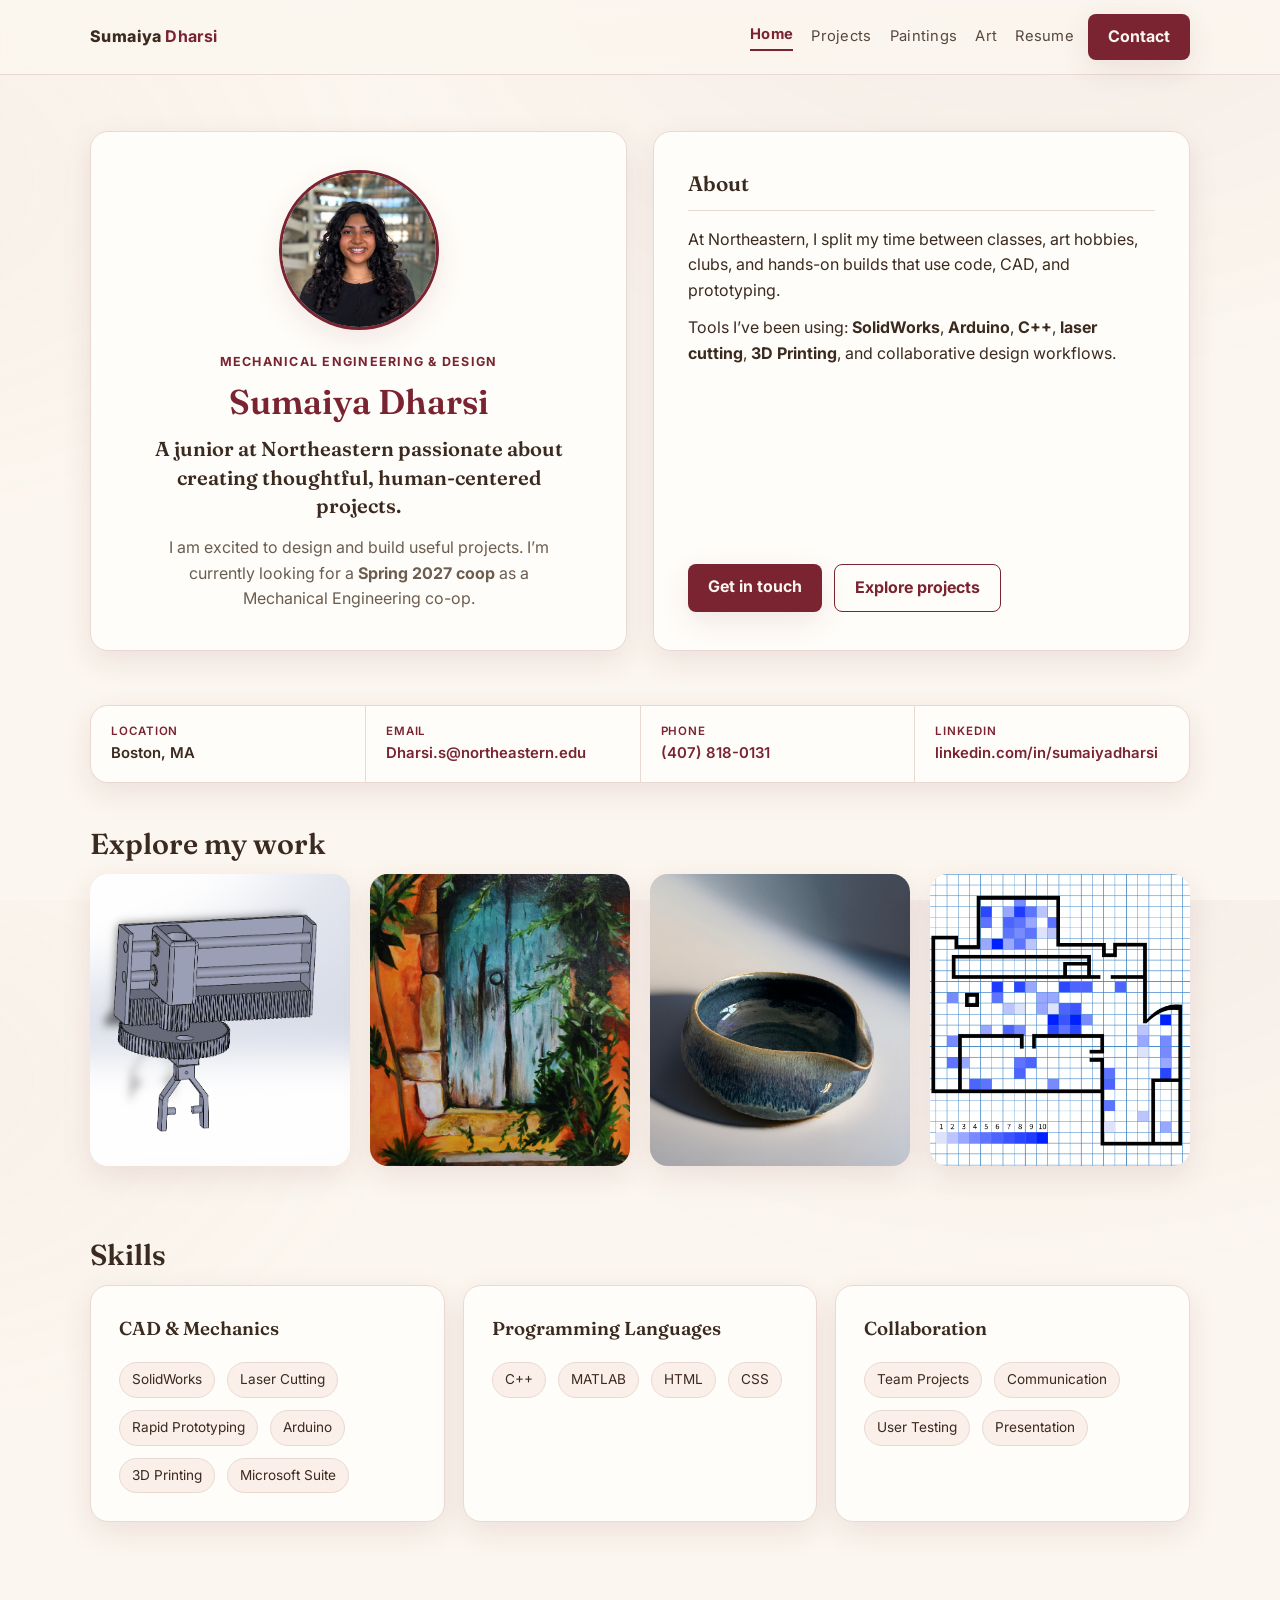
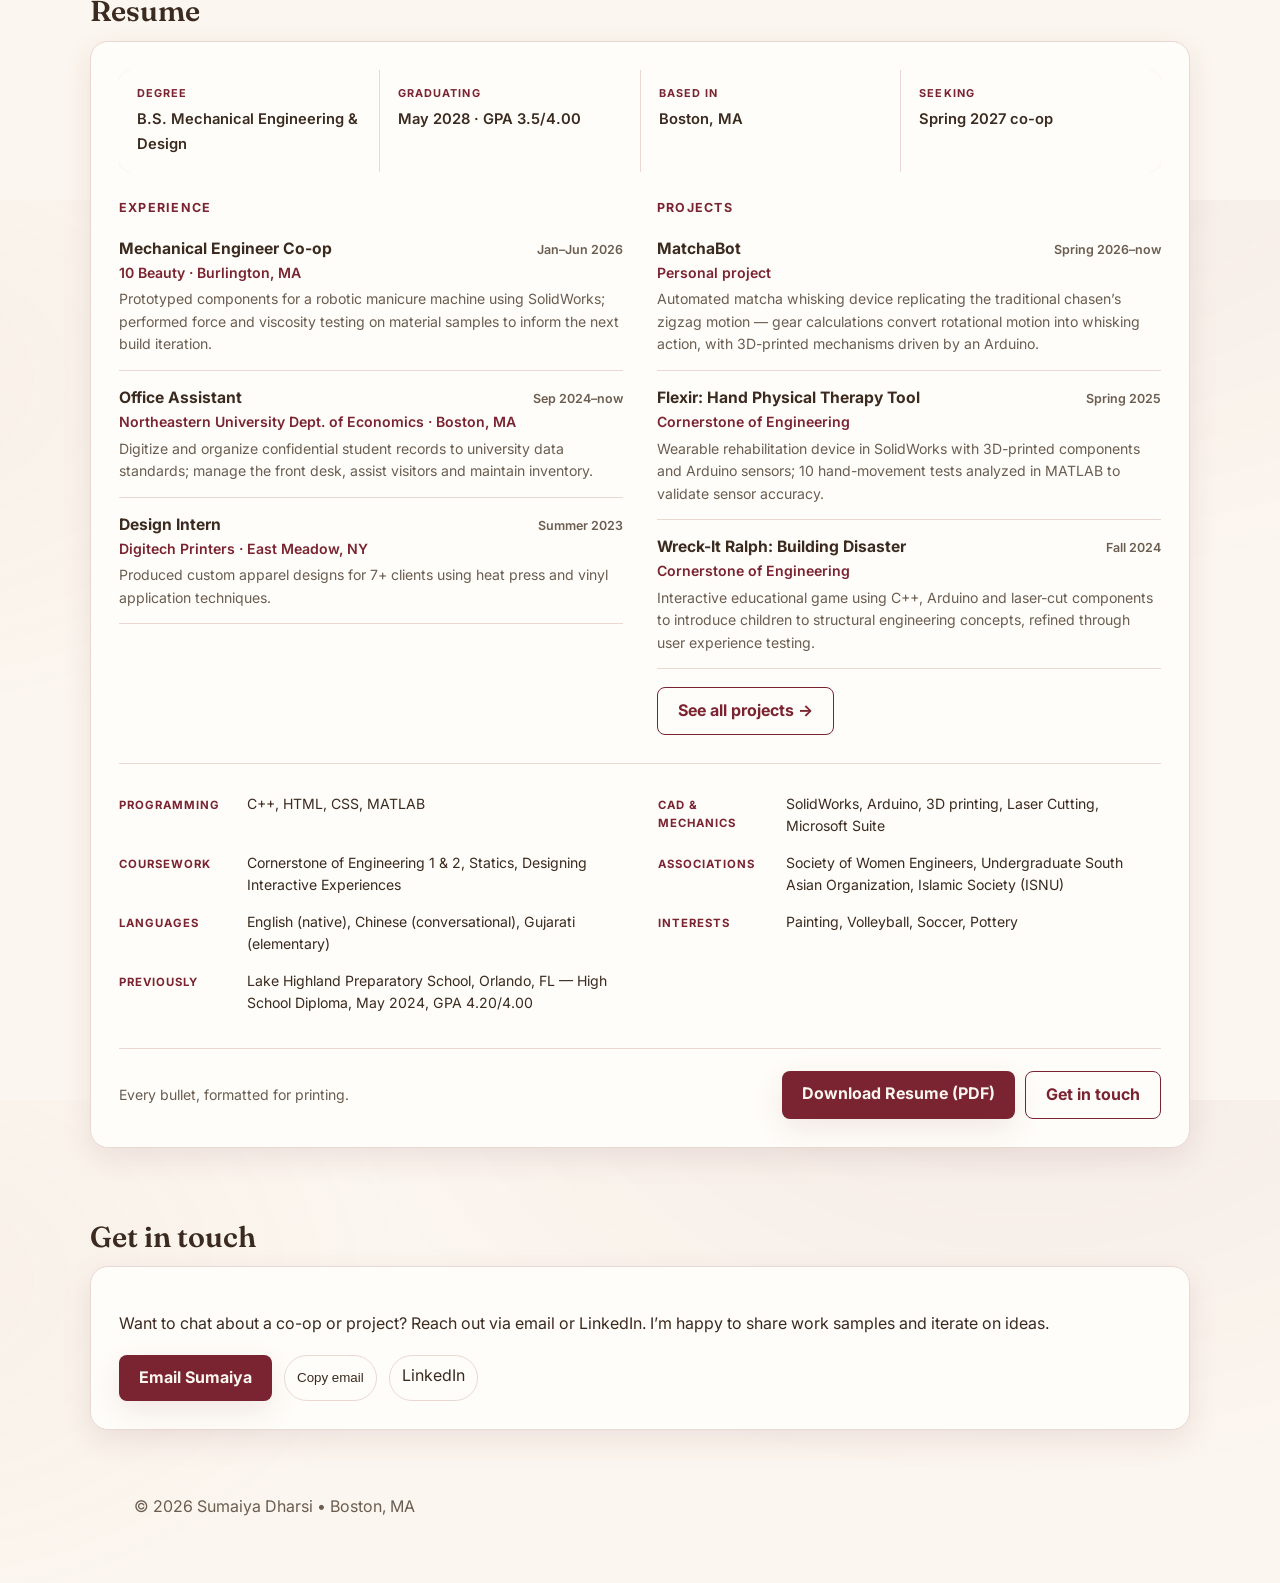
==== commit 4343d090: "Updating panels" ====
--- a/index.html
+++ b/index.html
@@ -66,7 +66,7 @@
       <div class="portfolio-cards">
         <!-- Engineering Projects -->
         <a href="projects.html" class="portfolio-card">
-          <img src="Pics/Solidworks 3.png" alt="Engineering and design projects">
+          <img src="Pics/MB1.png" alt="Engineering and design projects">
           <div class="portfolio-overlay">
             <span>Engineering Projects</span>
           </div>
@@ -92,7 +92,7 @@
         <a href="ARTF1250.html" class="portfolio-card">
           <img src="Pics/FinalMap1.png" alt="ARTF 1250 final map project">
           <div class="portfolio-overlay">
-            <span>ARTF 1250</span>
+            <span>Designing Interactive Experiences</span>
           </div>
         </a>
       </div>
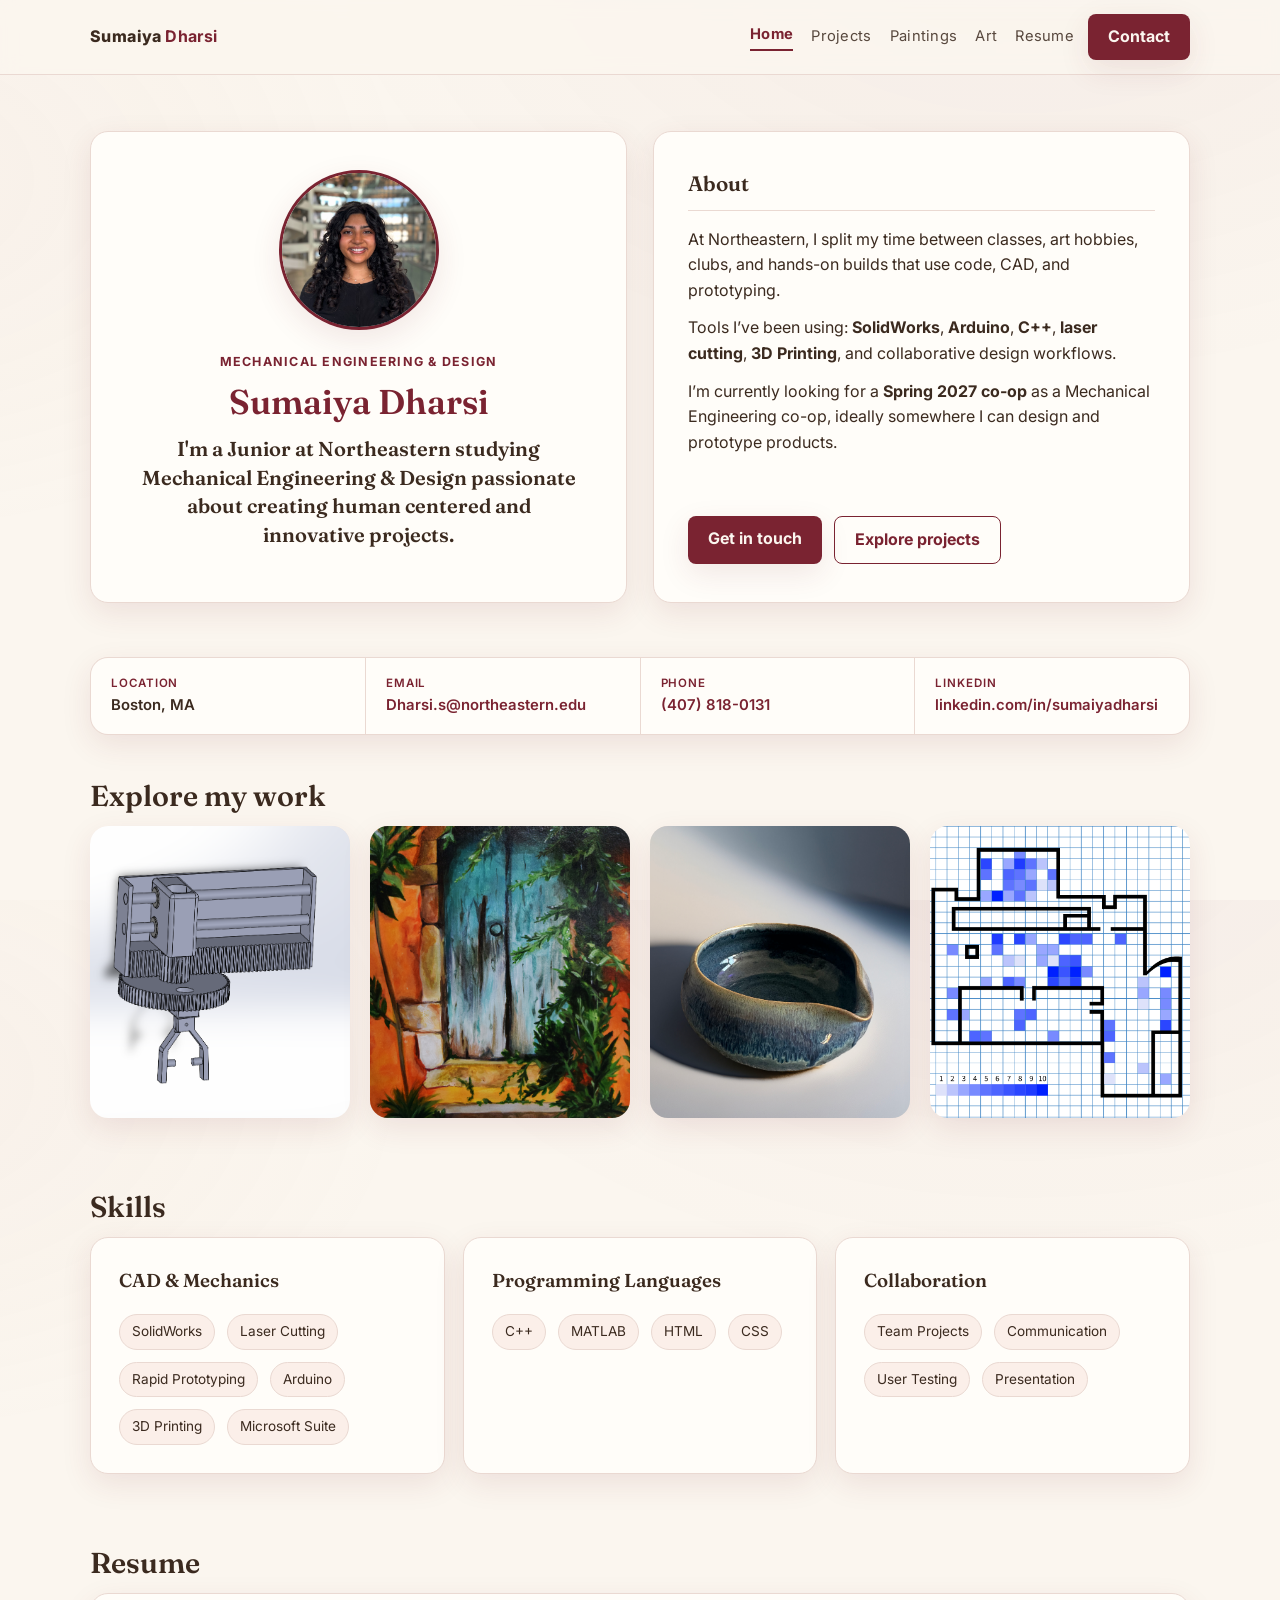
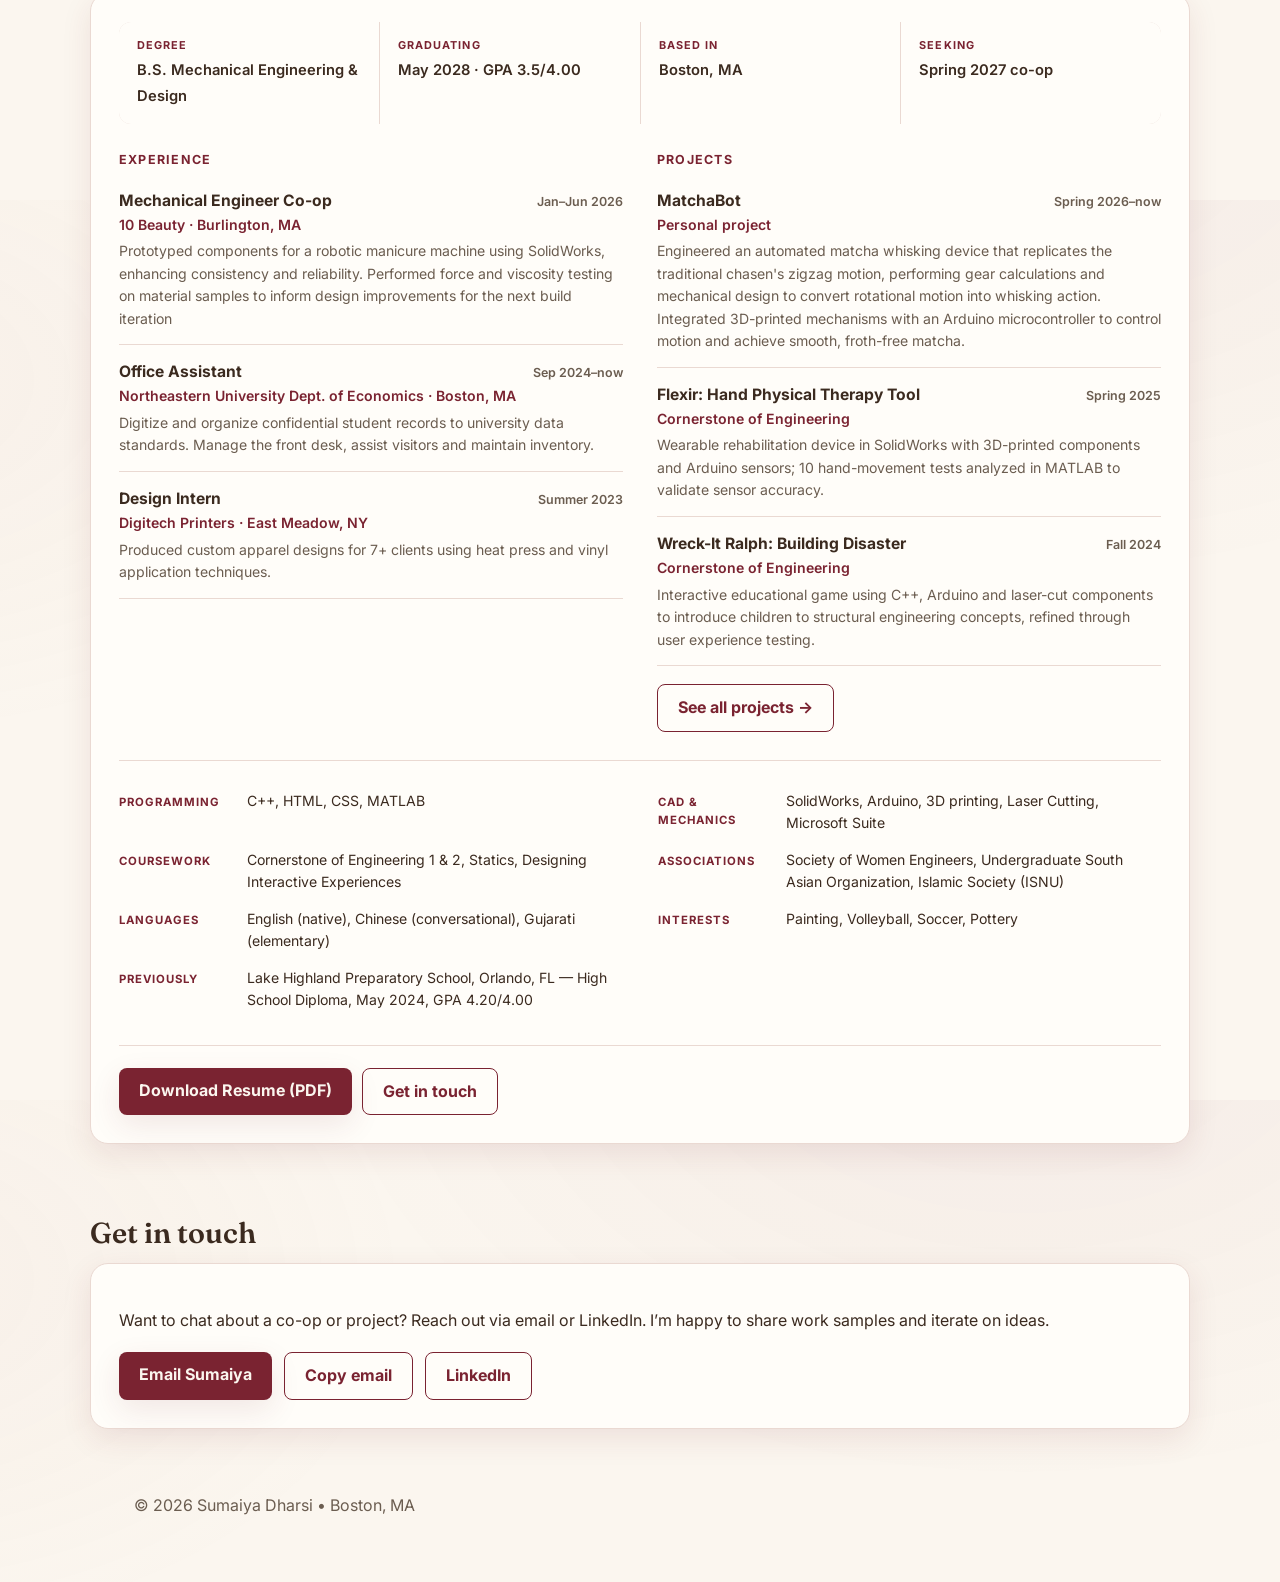
==== commit 10c99b39: "Updating painting gallery and intro page" ====
--- a/index.html
+++ b/index.html
@@ -36,15 +36,15 @@
         </div>
         <div class="eyebrow">Mechanical Engineering &amp; Design</div>
         <h1 class="intro-name">Sumaiya Dharsi</h1>
-        <p class="intro-tagline">A junior at Northeastern passionate about creating thoughtful, human-centered projects.</p>
-        <p class="intro-sub">I am excited to design and build useful projects. I’m currently looking for a <b>Spring 2027 coop</b> as a Mechanical Engineering co-op.</p>
+        <p class="intro-tagline">I'm a Junior at Northeastern studying Mechanical Engineering & Design passionate about creating human centered and innovative projects.</p>
       </div>
 
       <div id="about" class="card intro-col intro-about">
         <h2 class="section-title">About</h2>
         <p>At Northeastern, I split my time between classes, art hobbies, clubs, and hands-on builds that use code, CAD, and prototyping. </p>
         <p>Tools I’ve been using: <b>SolidWorks</b>, <b>Arduino</b>, <b>C++</b>, <b>laser cutting</b>, <b> 3D Printing</b>, and collaborative design workflows.</p>
-
+        <p> I’m currently looking for a <b>Spring 2027 co-op</b> as a Mechanical Engineering co-op, ideally somewhere I can design and prototype products.</p>
+        
         <div class="intro-cta">
           <a class="btn" href="mailto:Dharsi.s@northeastern.edu">Get in touch</a>
           <a class="btn btn-outline" href="projects.html">Explore projects</a>
@@ -157,7 +157,7 @@
                 <span class="res-date">Jan–Jun 2026</span>
               </div>
               <div class="res-org">10 Beauty · Burlington, MA</div>
-              <p class="res-desc">Prototyped components for a robotic manicure machine using SolidWorks; performed force and viscosity testing on material samples to inform the next build iteration.</p>
+              <p class="res-desc">Prototyped components for a robotic manicure machine using SolidWorks, enhancing consistency and reliability. Performed force and viscosity testing on material samples to inform design improvements for the next build iteration</p>
             </div>
 
             <div class="res-entry">
@@ -166,7 +166,7 @@
                 <span class="res-date">Sep 2024–now</span>
               </div>
               <div class="res-org">Northeastern University Dept. of Economics · Boston, MA</div>
-              <p class="res-desc">Digitize and organize confidential student records to university data standards; manage the front desk, assist visitors and maintain inventory.</p>
+              <p class="res-desc">Digitize and organize confidential student records to university data standards. Manage the front desk, assist visitors and maintain inventory.</p>
             </div>
 
             <div class="res-entry">
@@ -188,7 +188,10 @@
                 <span class="res-date">Spring 2026–now</span>
               </div>
               <div class="res-org">Personal project</div>
-              <p class="res-desc">Automated matcha whisking device replicating the traditional chasen’s zigzag motion — gear calculations convert rotational motion into whisking action, with 3D-printed mechanisms driven by an Arduino.</p>
+              <p class="res-desc">Engineered an automated matcha whisking device that replicates the traditional chasen's zigzag motion, performing
+gear calculations and mechanical design to convert rotational motion into whisking action. Integrated 3D-printed mechanisms with an Arduino microcontroller to control motion and achieve smooth,
+froth-free matcha.
+</p>
             </div>
 
             <div class="res-entry">
@@ -229,7 +232,6 @@
         </div>
 
         <div class="res-foot">
-          <p>Every bullet, formatted for printing.</p>
           <div class="res-actions">
             <a class="btn" href="resume/Resume.pdf" download>Download Resume (PDF)</a>
             <a class="btn btn-outline" href="mailto:Dharsi.s@northeastern.edu">Get in touch</a>
@@ -246,8 +248,8 @@
         <p>Want to chat about a co-op or project? Reach out via email or LinkedIn. I’m happy to share work samples and iterate on ideas.</p>
         <div class="links">
           <a class="btn" href="mailto:Dharsi.s@northeastern.edu">Email Sumaiya</a>
-          <button class="tag" id="copyEmail" type="button">Copy email</button>
-          <a class="tag" href="https://www.linkedin.com/in/sumaiyadharsi" target="_blank" rel="noopener">LinkedIn</a>
+          <a class="btn btn-outline" id="copyEmail" type="button">Copy email</a>
+          <a class="btn btn-outline" href="https://www.linkedin.com/in/sumaiyadharsi" target="_blank" rel="noopener">LinkedIn</a>
         </div>
       </div>
     </section>
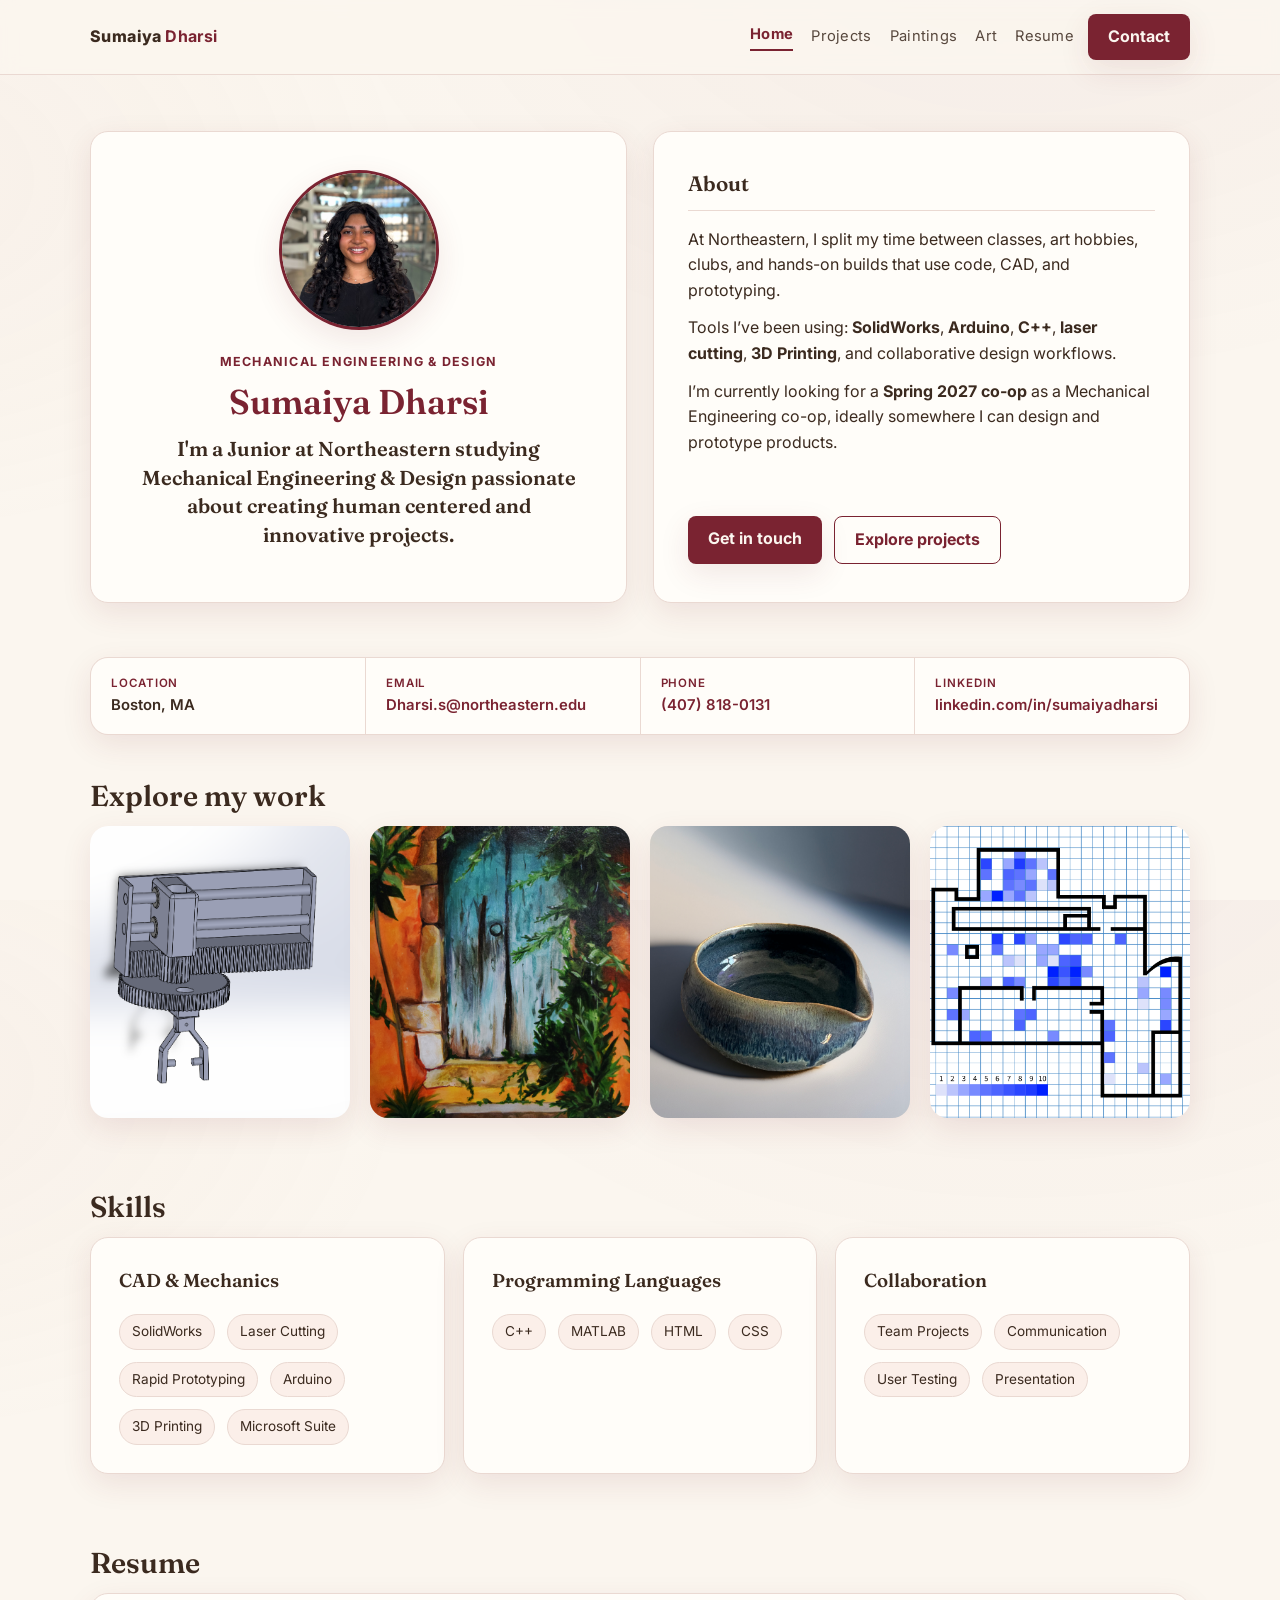
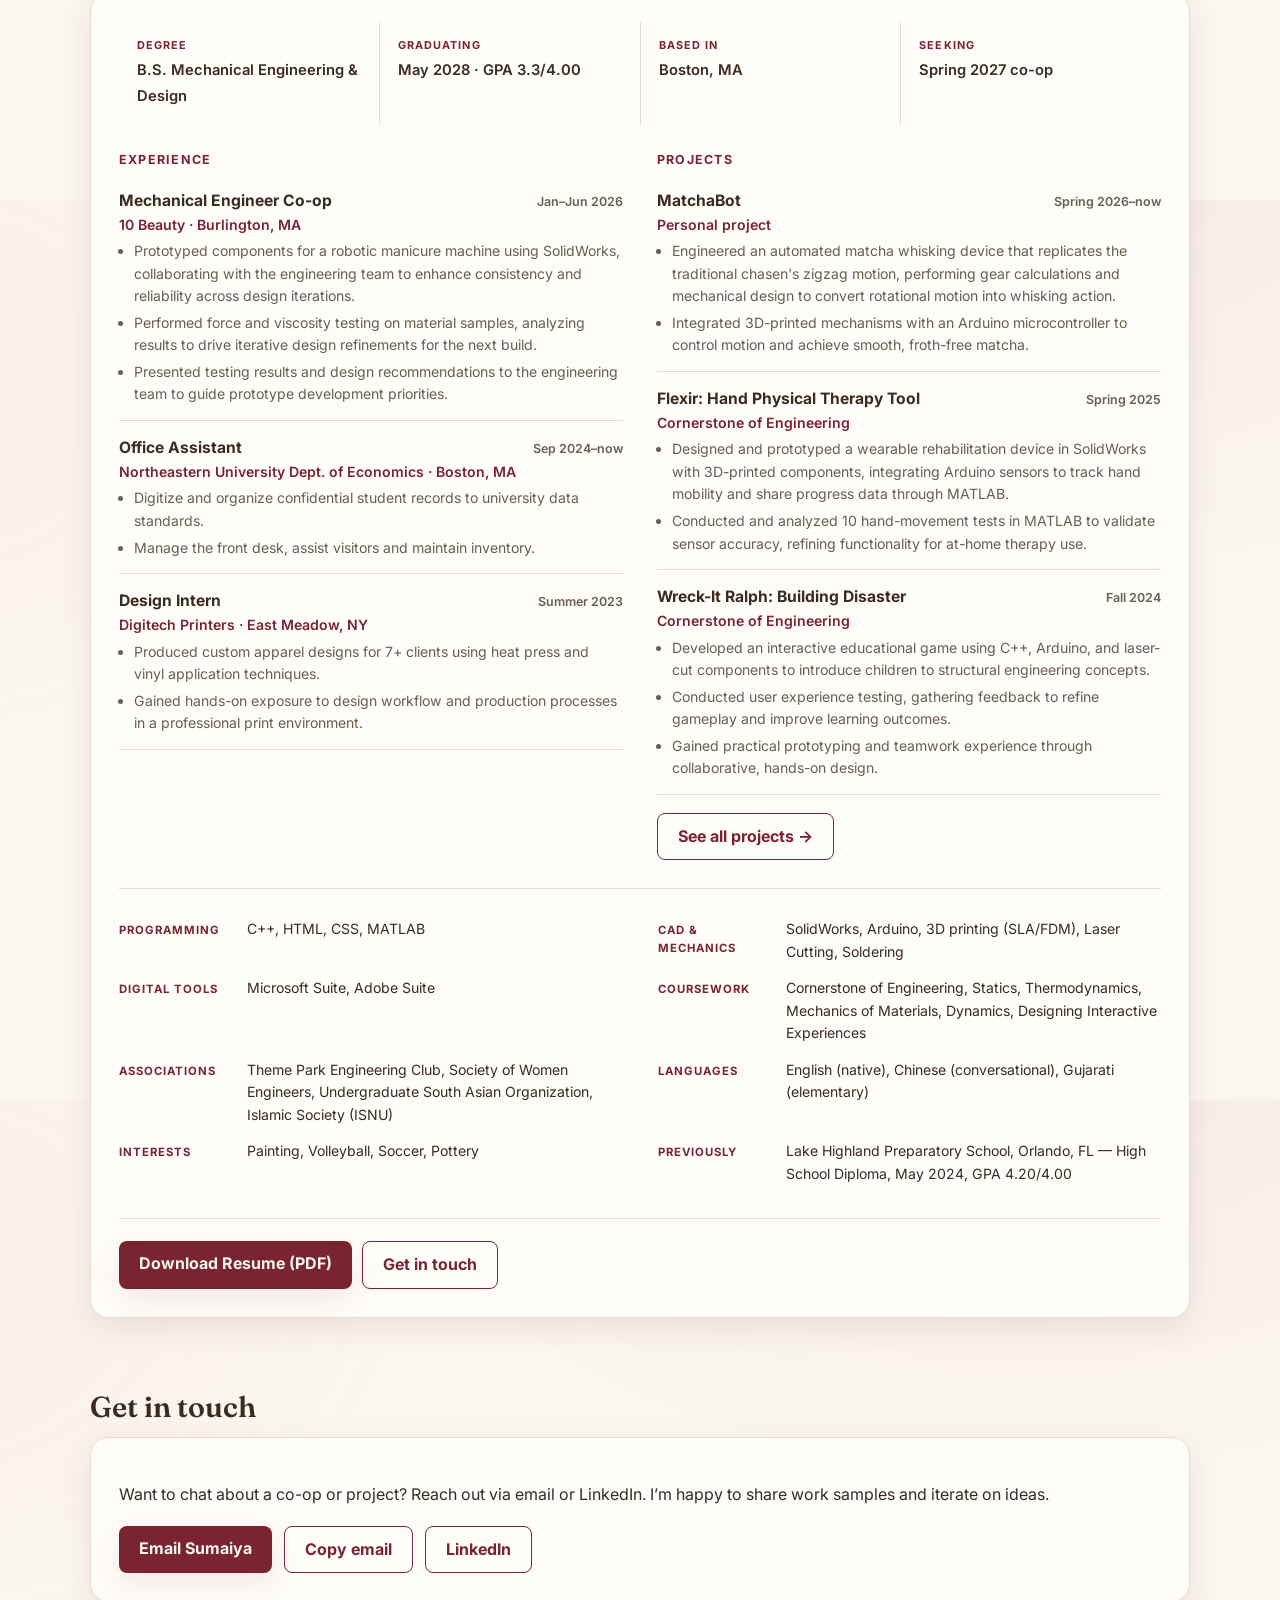
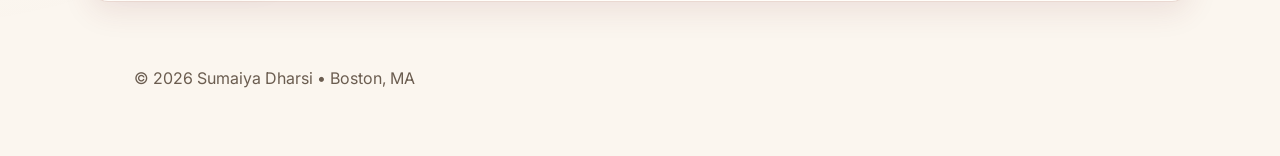
==== commit e455a412: "Updated Resume + Matcha Bot Images" ====
--- a/index.html
+++ b/index.html
@@ -141,7 +141,7 @@
 
         <div class="res-strip">
           <div><b>Degree</b><span>B.S. Mechanical Engineering &amp; Design</span></div>
-          <div><b>Graduating</b><span>May 2028 · GPA 3.5/4.00</span></div>
+          <div><b>Graduating</b><span>May 2028 · GPA 3.3/4.00</span></div>
           <div><b>Based in</b><span>Boston, MA</span></div>
           <div><b>Seeking</b><span>Spring 2027 co-op</span></div>
         </div>
@@ -157,7 +157,11 @@
                 <span class="res-date">Jan–Jun 2026</span>
               </div>
               <div class="res-org">10 Beauty · Burlington, MA</div>
-              <p class="res-desc">Prototyped components for a robotic manicure machine using SolidWorks, enhancing consistency and reliability. Performed force and viscosity testing on material samples to inform design improvements for the next build iteration</p>
+              <ul class="res-desc">
+                <li>Prototyped components for a robotic manicure machine using SolidWorks, collaborating with the engineering team to enhance consistency and reliability across design iterations.</li>
+                <li>Performed force and viscosity testing on material samples, analyzing results to drive iterative design refinements for the next build.</li>
+                <li>Presented testing results and design recommendations to the engineering team to guide prototype development priorities.</li>
+              </ul>
             </div>
 
             <div class="res-entry">
@@ -166,7 +170,10 @@
                 <span class="res-date">Sep 2024–now</span>
               </div>
               <div class="res-org">Northeastern University Dept. of Economics · Boston, MA</div>
-              <p class="res-desc">Digitize and organize confidential student records to university data standards. Manage the front desk, assist visitors and maintain inventory.</p>
+              <ul class="res-desc">
+                <li>Digitize and organize confidential student records to university data standards.</li>
+                <li>Manage the front desk, assist visitors and maintain inventory.</li>
+              </ul>
             </div>
 
             <div class="res-entry">
@@ -175,7 +182,10 @@
                 <span class="res-date">Summer 2023</span>
               </div>
               <div class="res-org">Digitech Printers · East Meadow, NY</div>
-              <p class="res-desc">Produced custom apparel designs for 7+ clients using heat press and vinyl application techniques.</p>
+              <ul class="res-desc">
+                <li>Produced custom apparel designs for 7+ clients using heat press and vinyl application techniques.</li>
+                <li>Gained hands-on exposure to design workflow and production processes in a professional print environment.</li>
+              </ul>
             </div>
           </div>
 
@@ -188,10 +198,10 @@
                 <span class="res-date">Spring 2026–now</span>
               </div>
               <div class="res-org">Personal project</div>
-              <p class="res-desc">Engineered an automated matcha whisking device that replicates the traditional chasen's zigzag motion, performing
-gear calculations and mechanical design to convert rotational motion into whisking action. Integrated 3D-printed mechanisms with an Arduino microcontroller to control motion and achieve smooth,
-froth-free matcha.
-</p>
+              <ul class="res-desc">
+                <li>Engineered an automated matcha whisking device that replicates the traditional chasen's zigzag motion, performing gear calculations and mechanical design to convert rotational motion into whisking action.</li>
+                <li>Integrated 3D-printed mechanisms with an Arduino microcontroller to control motion and achieve smooth, froth-free matcha.</li>
+              </ul>
             </div>
 
             <div class="res-entry">
@@ -200,7 +210,10 @@
                 <span class="res-date">Spring 2025</span>
               </div>
               <div class="res-org">Cornerstone of Engineering</div>
-              <p class="res-desc">Wearable rehabilitation device in SolidWorks with 3D-printed components and Arduino sensors; 10 hand-movement tests analyzed in MATLAB to validate sensor accuracy.</p>
+              <ul class="res-desc">
+                <li>Designed and prototyped a wearable rehabilitation device in SolidWorks with 3D-printed components, integrating Arduino sensors to track hand mobility and share progress data through MATLAB.</li>
+                <li>Conducted and analyzed 10 hand-movement tests in MATLAB to validate sensor accuracy, refining functionality for at-home therapy use.</li>
+              </ul>
             </div>
 
             <div class="res-entry">
@@ -209,7 +222,11 @@
                 <span class="res-date">Fall 2024</span>
               </div>
               <div class="res-org">Cornerstone of Engineering</div>
-              <p class="res-desc">Interactive educational game using C++, Arduino and laser-cut components to introduce children to structural engineering concepts, refined through user experience testing.</p>
+              <ul class="res-desc">
+                <li>Developed an interactive educational game using C++, Arduino, and laser-cut components to introduce children to structural engineering concepts.</li>
+                <li>Conducted user experience testing, gathering feedback to refine gameplay and improve learning outcomes.</li>
+                <li>Gained practical prototyping and teamwork experience through collaborative, hands-on design.</li>
+              </ul>
             </div>
 
             <div class="res-col-cta">
@@ -222,13 +239,13 @@
         <div class="res-meta">
           <div class="res-meta-grid">
             <div class="res-meta-row"><b>Programming</b><span>C++, HTML, CSS, MATLAB</span></div>
-            <div class="res-meta-row"><b>CAD &amp; Mechanics</b><span>SolidWorks, Arduino, 3D printing, Laser Cutting, Microsoft Suite</span></div>
-            <div class="res-meta-row"><b>Coursework</b><span>Cornerstone of Engineering 1 &amp; 2, Statics, Designing Interactive Experiences</span></div>
-            <div class="res-meta-row"><b>Associations</b><span>Society of Women Engineers, Undergraduate South Asian Organization, Islamic Society (ISNU)</span></div>
+            <div class="res-meta-row"><b>CAD &amp; Mechanics</b><span>SolidWorks, Arduino, 3D printing (SLA/FDM), Laser Cutting, Soldering</span></div>
+            <div class="res-meta-row"><b>Digital Tools</b><span>Microsoft Suite, Adobe Suite</span></div>
+            <div class="res-meta-row"><b>Coursework</b><span>Cornerstone of Engineering, Statics, Thermodynamics, Mechanics of Materials, Dynamics, Designing Interactive Experiences</span></div>
+            <div class="res-meta-row"><b>Associations</b><span>Theme Park Engineering Club, Society of Women Engineers, Undergraduate South Asian Organization, Islamic Society (ISNU)</span></div>
             <div class="res-meta-row"><b>Languages</b><span>English (native), Chinese (conversational), Gujarati (elementary)</span></div>
             <div class="res-meta-row"><b>Interests</b><span>Painting, Volleyball, Soccer, Pottery</span></div>
-            <div class="res-meta-row"><b>Previously</b><span>Lake Highland Preparatory School, Orlando, FL — High School Diploma, May 2024, GPA 4.20/4.00</span></div>
-          </div>
+            <div class="res-meta-row"><b>Previously</b><span>Lake Highland Preparatory School, Orlando, FL — High School Diploma, May 2024, GPA 4.20/4.00</span></div>          </div>
         </div>
 
         <div class="res-foot">
--- a/styles.css
+++ b/styles.css
@@ -258,10 +258,21 @@
   margin:0; position:relative; aspect-ratio:3 / 2; /* all equal height */
   border-radius:8px; overflow:hidden; background:#F3E4DA; /* no border */
 }
-.project-gallery.gallery-row4 img{
+.project-gallery.gallery-row4 img,
+.project-gallery.gallery-row4 video{
   position:absolute; inset:0; width:100%; height:100%;
   object-fit:cover; object-position:center;
 }
+/* square tiles for galleries with tall phone photos */
+.project-gallery.gallery-row4.gallery-square figure{ aspect-ratio:1 / 1 }
+.project-gallery.gallery-row4 img.pos-bottom{ object-position:center bottom }
+
+/* MatchaBot per-photo framing */
+.project-gallery.gallery-row4 img.mb3{ object-position:62% center }   /* keep right edge of model in frame */
+.project-gallery.gallery-row4 img.mb4{ transform:scale(1.5); transform-origin:37% 38% }  /* zoom on microcontroller */
+.project-gallery.gallery-row4 img.mb5{ transform:scale(1.5); transform-origin:50% 38% }  /* zoom on boards */
+.project-gallery.gallery-row4 img.mb6{ object-position:center 80%; transform:rotate(3deg) scale(.97) translateY(3%) }  /* straighten, zoom out slightly, shift down */
+.project-gallery.gallery-row4 video.mbvid{ transform:translateX(-30px) rotate(4deg) scale(2.5) }  /* zoom in to match old clip; straighten */
 
 /* (optional) tighten padding inside each bubble a touch */
 .projects .card.pad { padding: 22px; }
@@ -311,6 +322,8 @@
 .res-date{ font-size:.78rem; color:var(--muted); font-weight:600; white-space:nowrap; flex:0 0 auto }
 .res-org{ font-size:.88rem; color:var(--brand); font-weight:600; margin:1px 0 4px }
 .res-desc{ font-size:.88rem; color:var(--muted); margin:0 }
+ul.res-desc{ padding-left:1.1em }
+ul.res-desc li + li{ margin-top:4px }
 
 /* pins the projects button to the bottom so both columns finish level */
 .res-col-cta{ margin-top:auto; padding-top:18px }
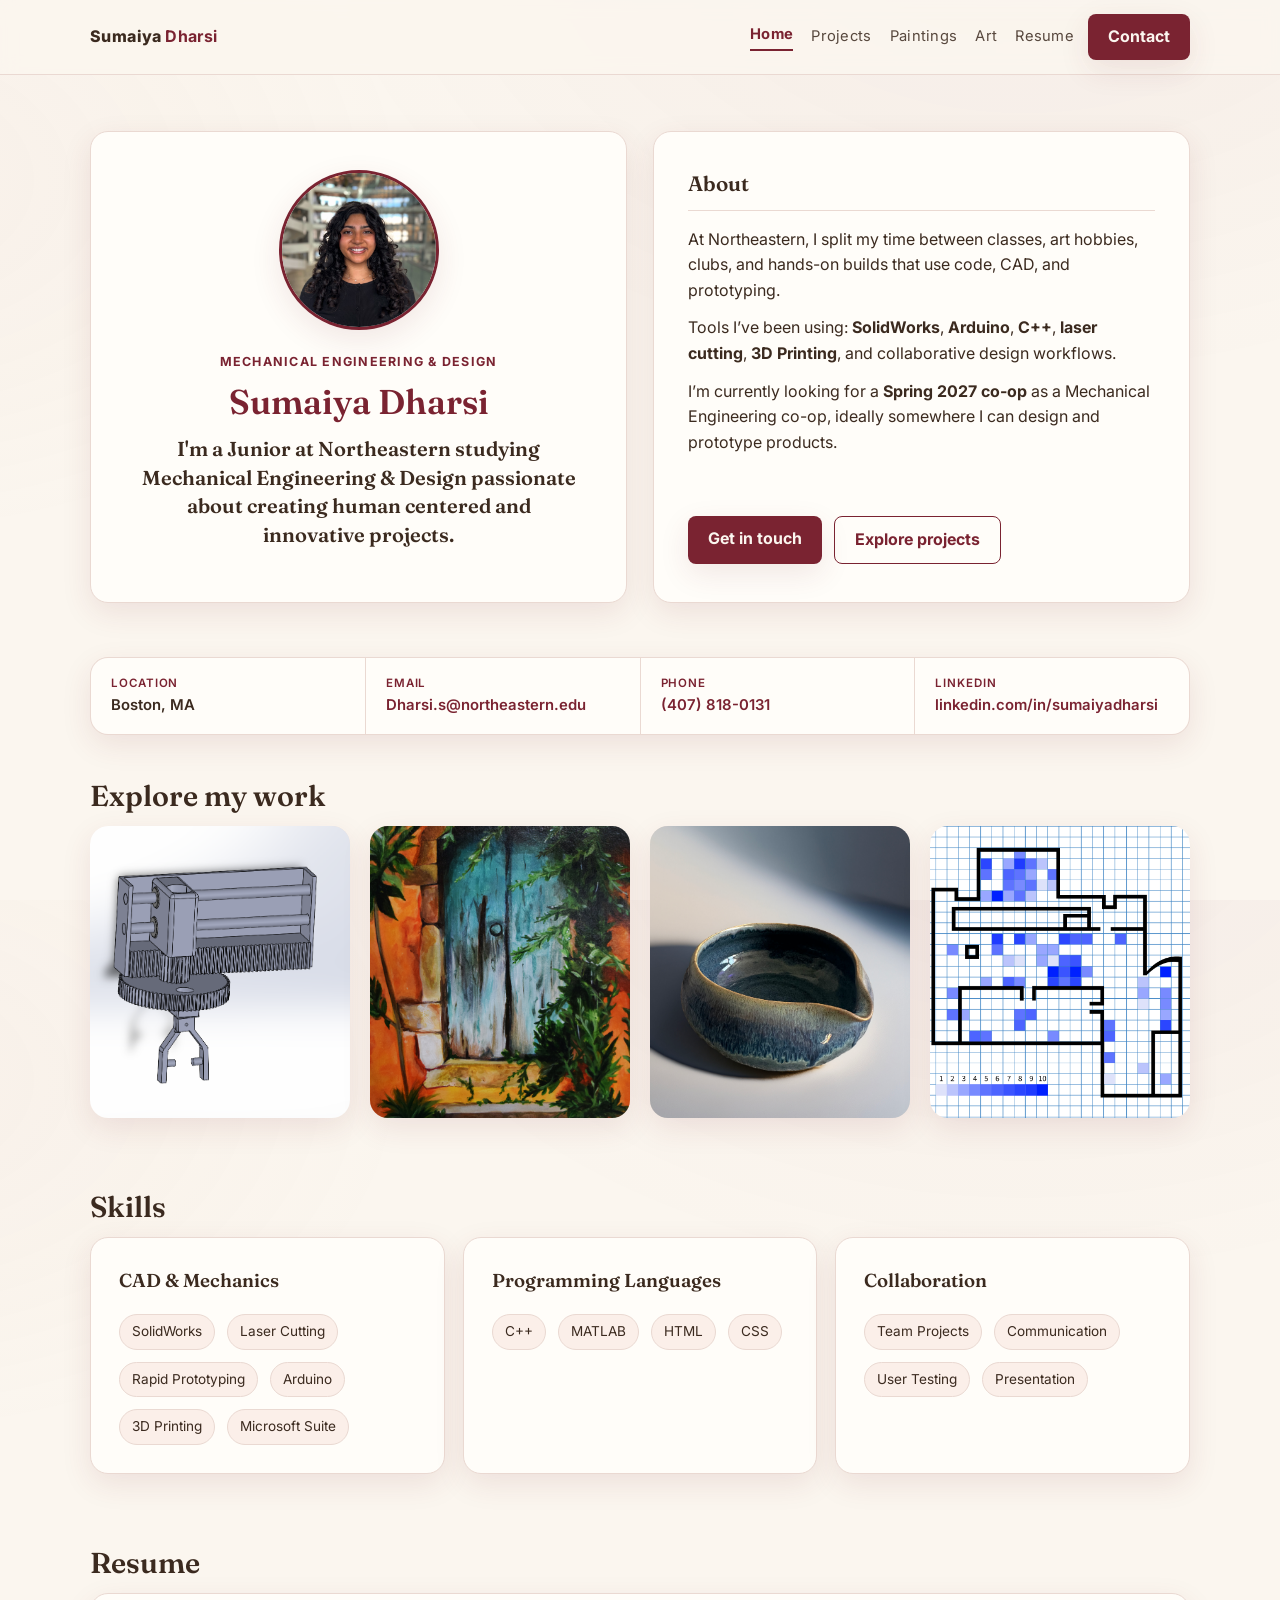
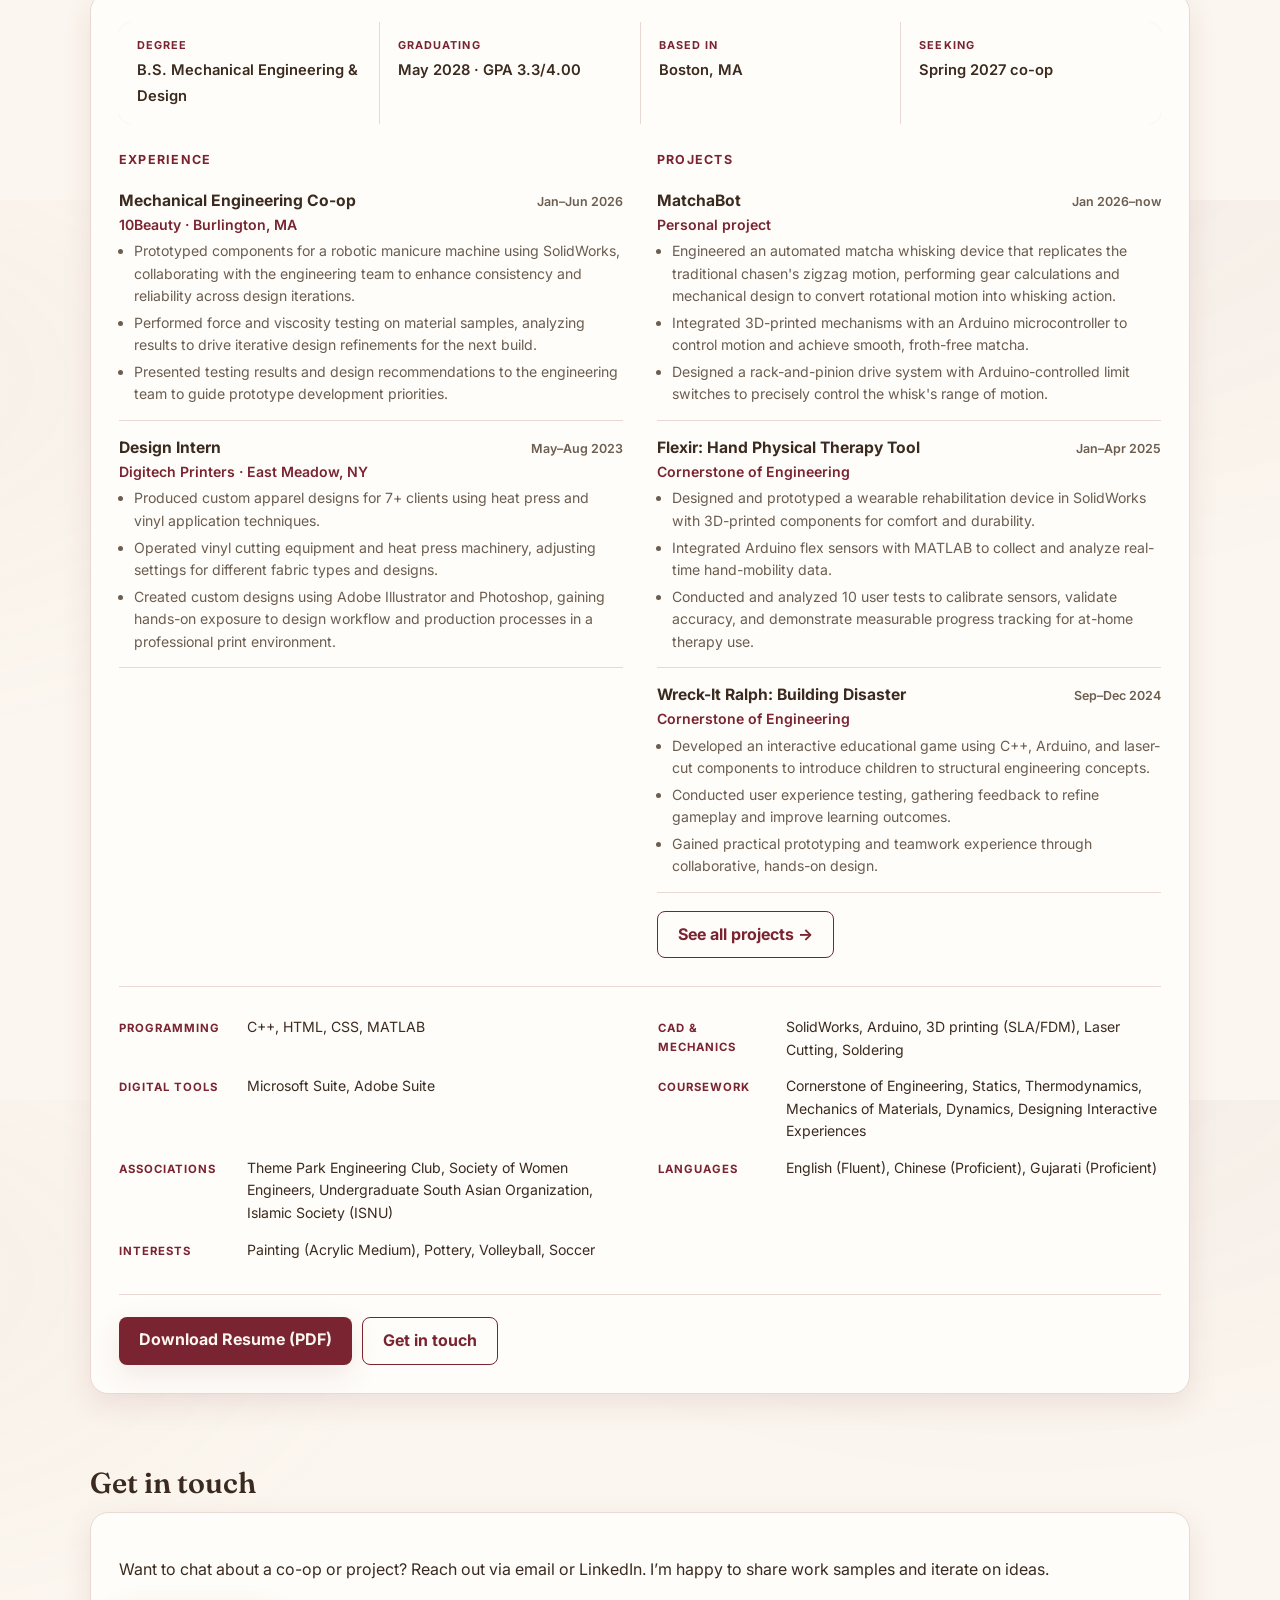
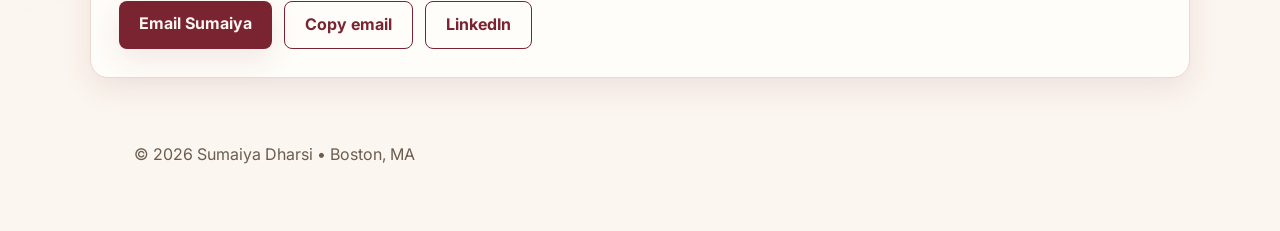
==== commit c479af4f: "Sync resume section with updated Resume.pdf Match the October 2026 resume: new co-op title and emplo" ====
--- a/index.html
+++ b/index.html
@@ -153,10 +153,10 @@
 
             <div class="res-entry">
               <div class="res-entry-head">
-                <span class="res-role">Mechanical Engineer Co-op</span>
+                <span class="res-role">Mechanical Engineering Co-op</span>
                 <span class="res-date">Jan–Jun 2026</span>
               </div>
-              <div class="res-org">10 Beauty · Burlington, MA</div>
+              <div class="res-org">10Beauty · Burlington, MA</div>
               <ul class="res-desc">
                 <li>Prototyped components for a robotic manicure machine using SolidWorks, collaborating with the engineering team to enhance consistency and reliability across design iterations.</li>
                 <li>Performed force and viscosity testing on material samples, analyzing results to drive iterative design refinements for the next build.</li>
@@ -166,25 +166,14 @@
 
             <div class="res-entry">
               <div class="res-entry-head">
-                <span class="res-role">Office Assistant</span>
-                <span class="res-date">Sep 2024–now</span>
-              </div>
-              <div class="res-org">Northeastern University Dept. of Economics · Boston, MA</div>
-              <ul class="res-desc">
-                <li>Digitize and organize confidential student records to university data standards.</li>
-                <li>Manage the front desk, assist visitors and maintain inventory.</li>
-              </ul>
-            </div>
-
-            <div class="res-entry">
-              <div class="res-entry-head">
                 <span class="res-role">Design Intern</span>
-                <span class="res-date">Summer 2023</span>
+                <span class="res-date">May–Aug 2023</span>
               </div>
               <div class="res-org">Digitech Printers · East Meadow, NY</div>
               <ul class="res-desc">
                 <li>Produced custom apparel designs for 7+ clients using heat press and vinyl application techniques.</li>
-                <li>Gained hands-on exposure to design workflow and production processes in a professional print environment.</li>
+                <li>Operated vinyl cutting equipment and heat press machinery, adjusting settings for different fabric types and designs.</li>
+                <li>Created custom designs using Adobe Illustrator and Photoshop, gaining hands-on exposure to design workflow and production processes in a professional print environment.</li>
               </ul>
             </div>
           </div>
@@ -195,31 +184,33 @@
             <div class="res-entry">
               <div class="res-entry-head">
                 <span class="res-role">MatchaBot</span>
-                <span class="res-date">Spring 2026–now</span>
+                <span class="res-date">Jan 2026–now</span>
               </div>
               <div class="res-org">Personal project</div>
               <ul class="res-desc">
                 <li>Engineered an automated matcha whisking device that replicates the traditional chasen's zigzag motion, performing gear calculations and mechanical design to convert rotational motion into whisking action.</li>
                 <li>Integrated 3D-printed mechanisms with an Arduino microcontroller to control motion and achieve smooth, froth-free matcha.</li>
+                <li>Designed a rack-and-pinion drive system with Arduino-controlled limit switches to precisely control the whisk's range of motion.</li>
               </ul>
             </div>
 
             <div class="res-entry">
               <div class="res-entry-head">
                 <span class="res-role">Flexir: Hand Physical Therapy Tool</span>
-                <span class="res-date">Spring 2025</span>
+                <span class="res-date">Jan–Apr 2025</span>
               </div>
               <div class="res-org">Cornerstone of Engineering</div>
               <ul class="res-desc">
-                <li>Designed and prototyped a wearable rehabilitation device in SolidWorks with 3D-printed components, integrating Arduino sensors to track hand mobility and share progress data through MATLAB.</li>
-                <li>Conducted and analyzed 10 hand-movement tests in MATLAB to validate sensor accuracy, refining functionality for at-home therapy use.</li>
+                <li>Designed and prototyped a wearable rehabilitation device in SolidWorks with 3D-printed components for comfort and durability.</li>
+                <li>Integrated Arduino flex sensors with MATLAB to collect and analyze real-time hand-mobility data.</li>
+                <li>Conducted and analyzed 10 user tests to calibrate sensors, validate accuracy, and demonstrate measurable progress tracking for at-home therapy use.</li>
               </ul>
             </div>
 
             <div class="res-entry">
               <div class="res-entry-head">
                 <span class="res-role">Wreck-It Ralph: Building Disaster</span>
-                <span class="res-date">Fall 2024</span>
+                <span class="res-date">Sep–Dec 2024</span>
               </div>
               <div class="res-org">Cornerstone of Engineering</div>
               <ul class="res-desc">
@@ -243,9 +234,9 @@
             <div class="res-meta-row"><b>Digital Tools</b><span>Microsoft Suite, Adobe Suite</span></div>
             <div class="res-meta-row"><b>Coursework</b><span>Cornerstone of Engineering, Statics, Thermodynamics, Mechanics of Materials, Dynamics, Designing Interactive Experiences</span></div>
             <div class="res-meta-row"><b>Associations</b><span>Theme Park Engineering Club, Society of Women Engineers, Undergraduate South Asian Organization, Islamic Society (ISNU)</span></div>
-            <div class="res-meta-row"><b>Languages</b><span>English (native), Chinese (conversational), Gujarati (elementary)</span></div>
-            <div class="res-meta-row"><b>Interests</b><span>Painting, Volleyball, Soccer, Pottery</span></div>
-            <div class="res-meta-row"><b>Previously</b><span>Lake Highland Preparatory School, Orlando, FL — High School Diploma, May 2024, GPA 4.20/4.00</span></div>          </div>
+            <div class="res-meta-row"><b>Languages</b><span>English (Fluent), Chinese (Proficient), Gujarati (Proficient)</span></div>
+            <div class="res-meta-row"><b>Interests</b><span>Painting (Acrylic Medium), Pottery, Volleyball, Soccer</span></div>
+          </div>
         </div>
 
         <div class="res-foot">
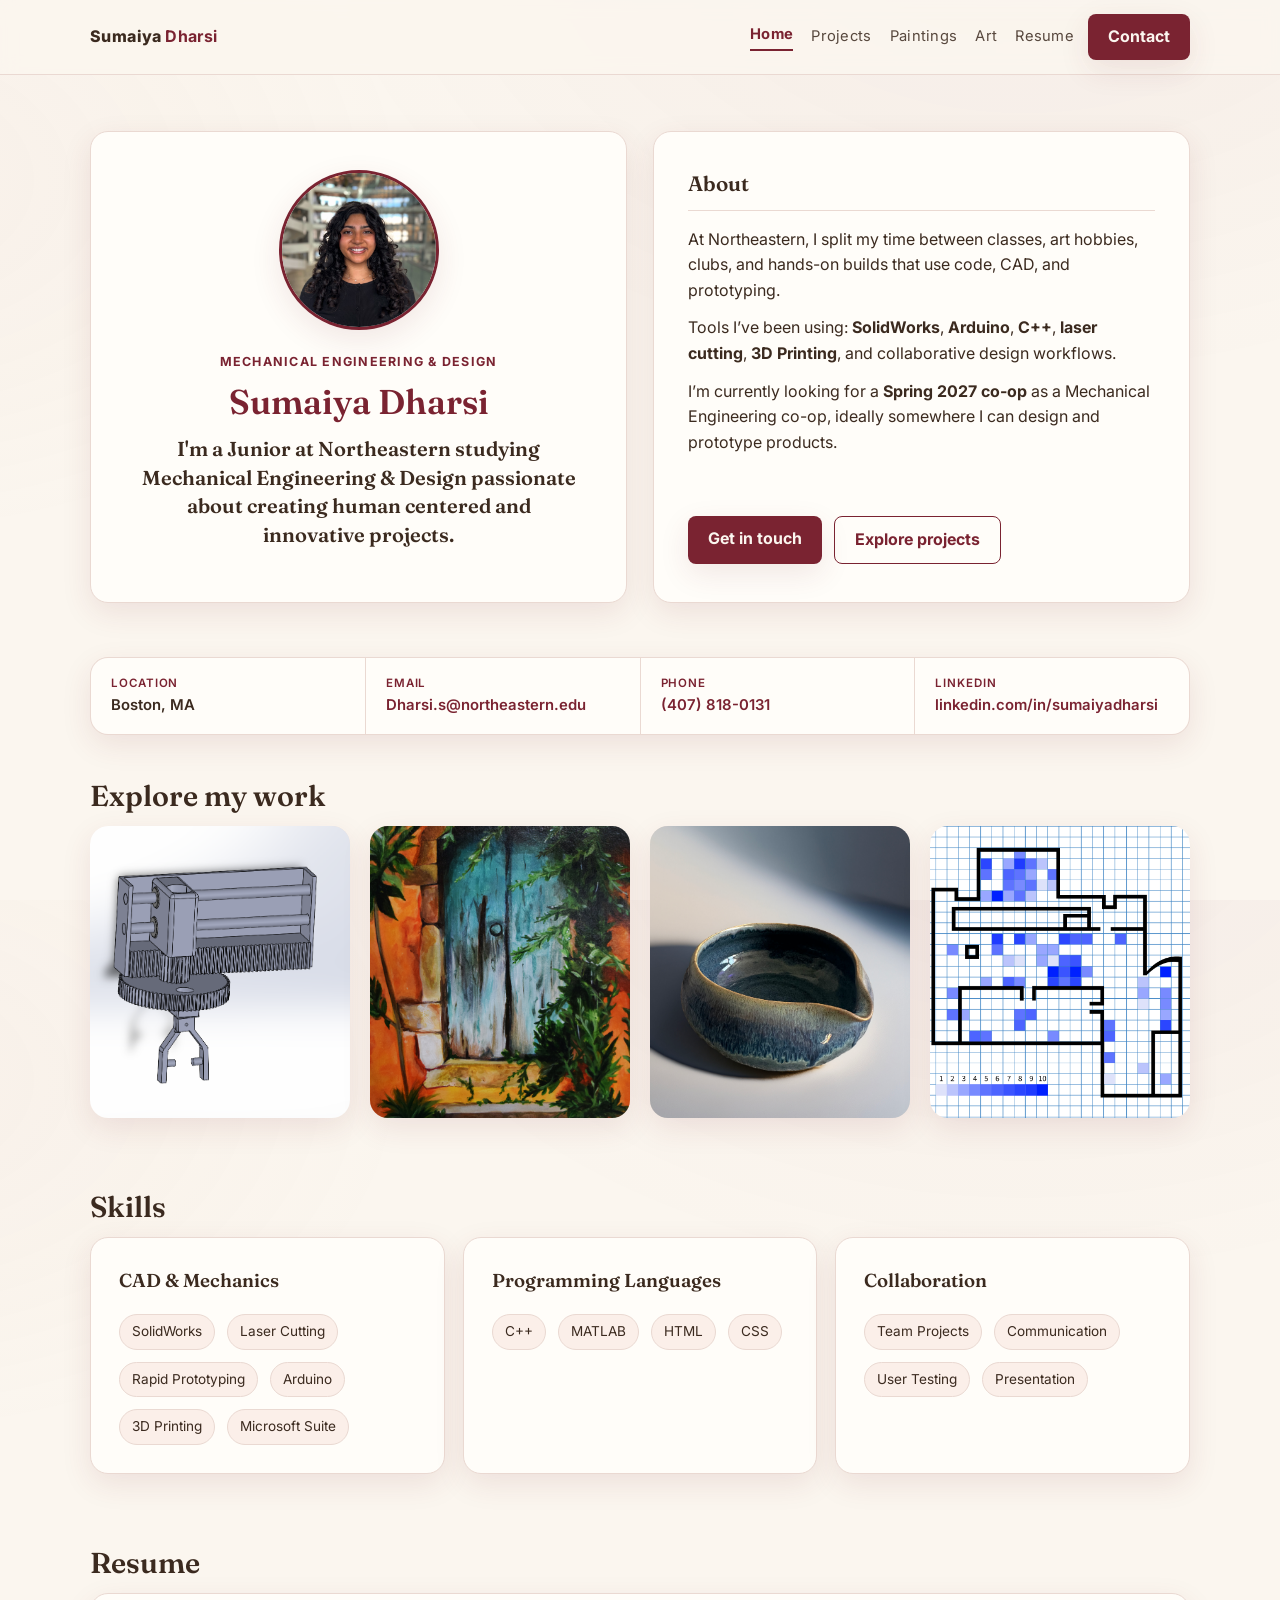
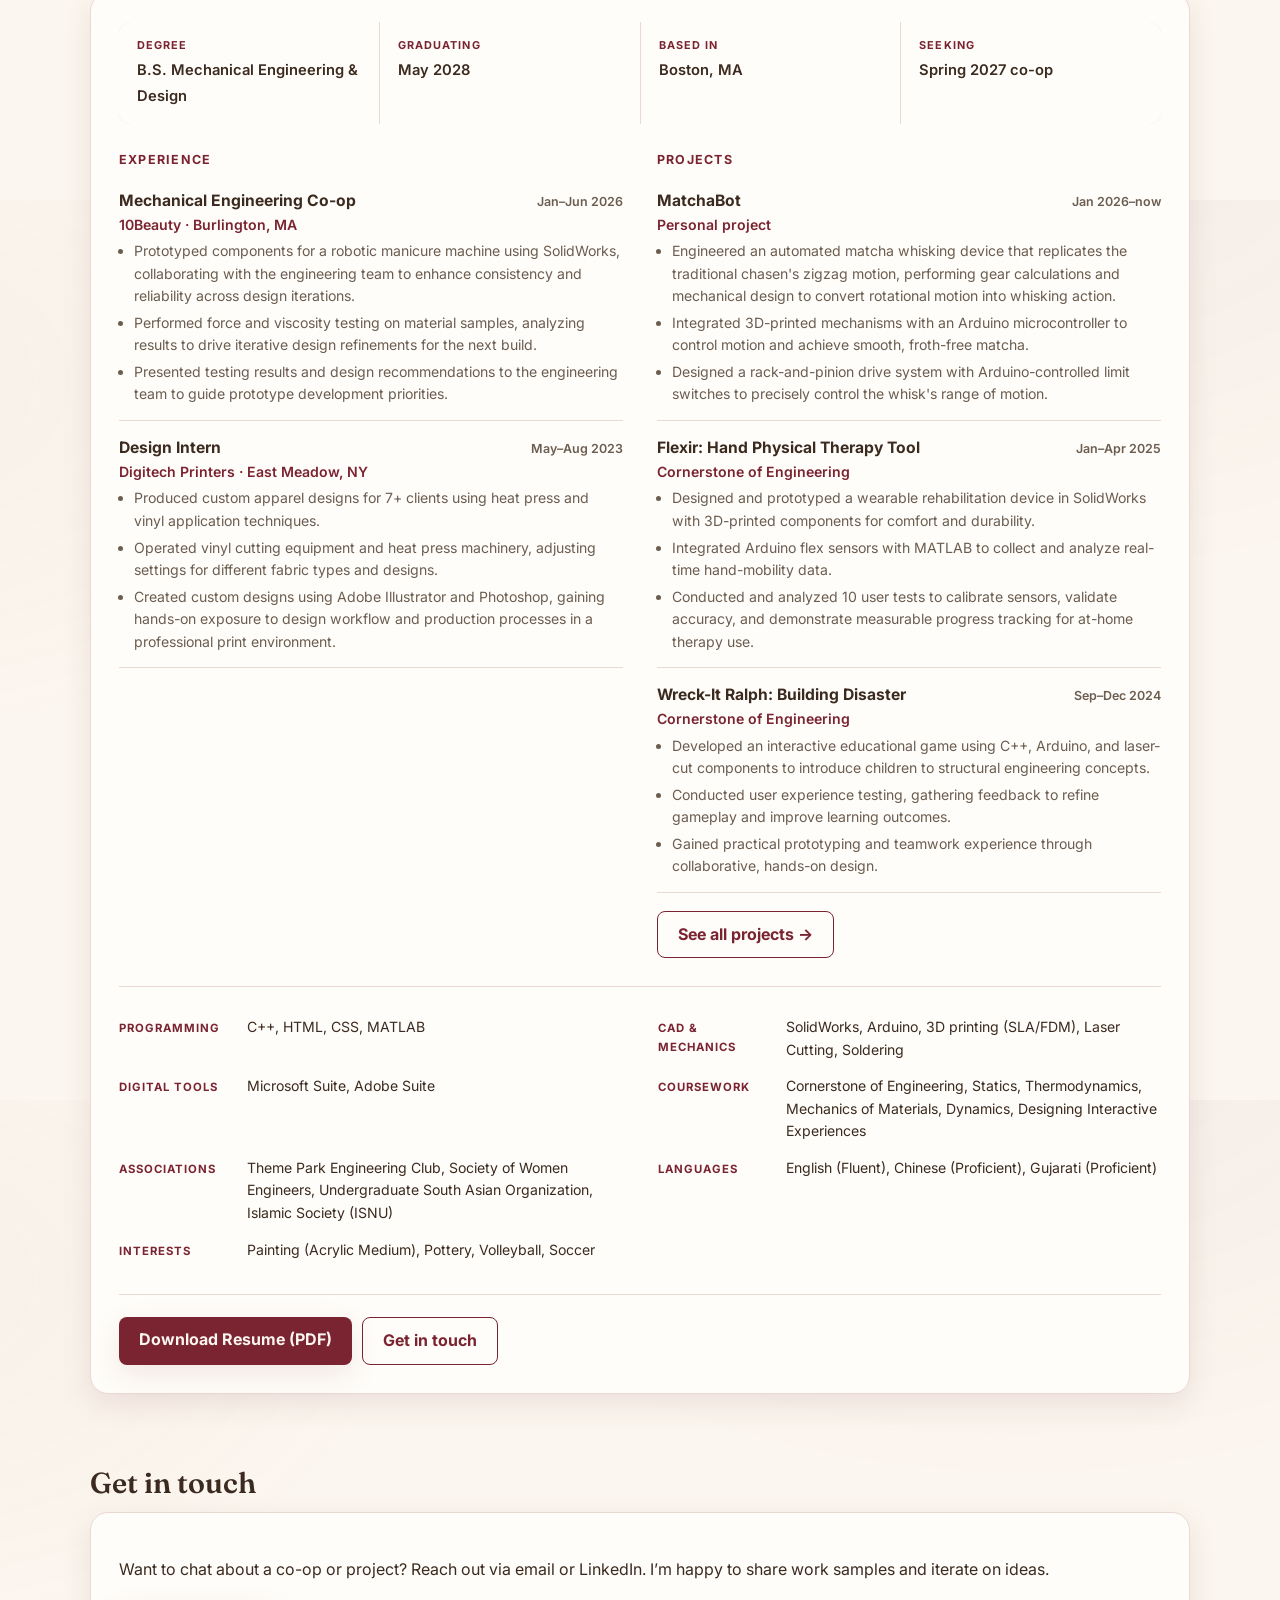
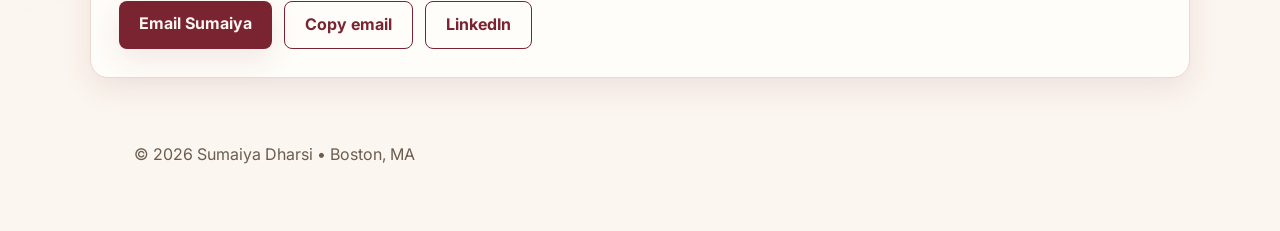
==== commit 0ef73544: "Updated Resume to proffesional style" ====
--- a/index.html
+++ b/index.html
@@ -141,7 +141,7 @@
 
         <div class="res-strip">
           <div><b>Degree</b><span>B.S. Mechanical Engineering &amp; Design</span></div>
-          <div><b>Graduating</b><span>May 2028 · GPA 3.3/4.00</span></div>
+          <div><b>Graduating</b><span>May 2028</span></div>
           <div><b>Based in</b><span>Boston, MA</span></div>
           <div><b>Seeking</b><span>Spring 2027 co-op</span></div>
         </div>
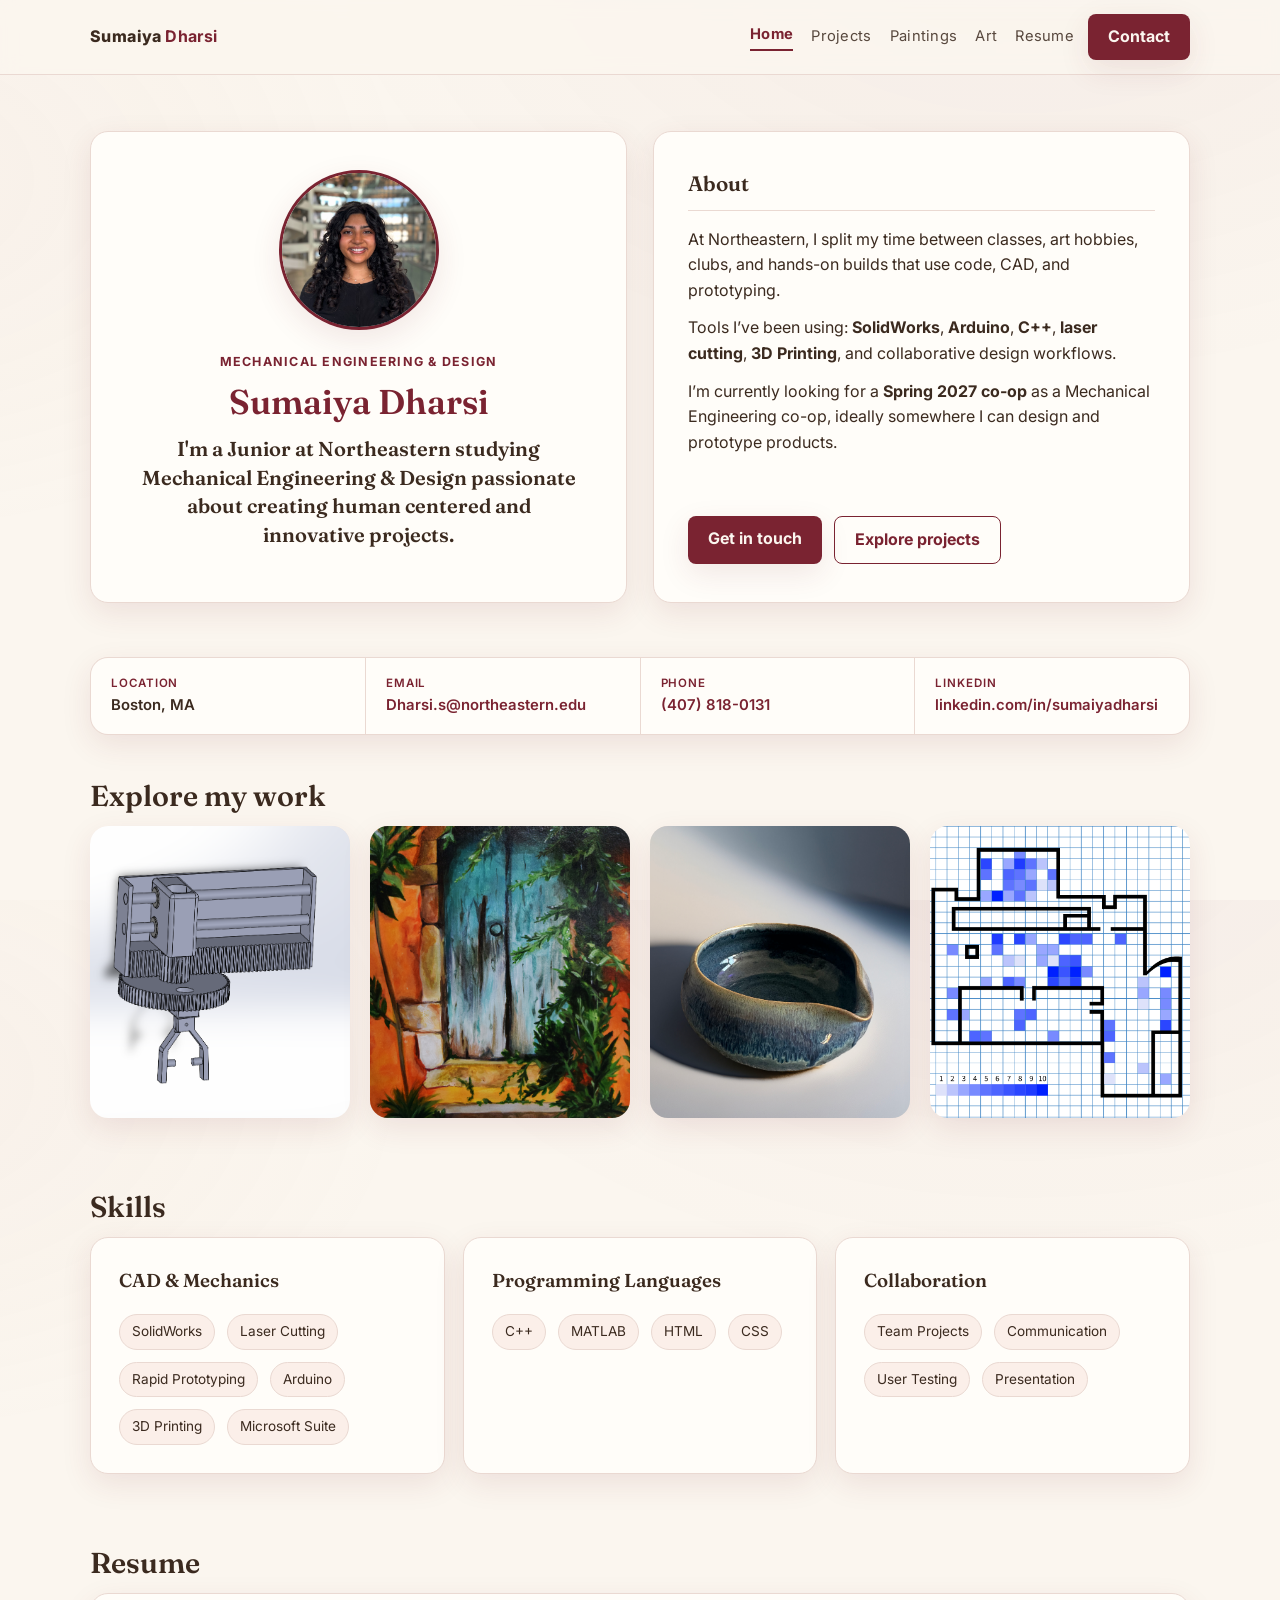
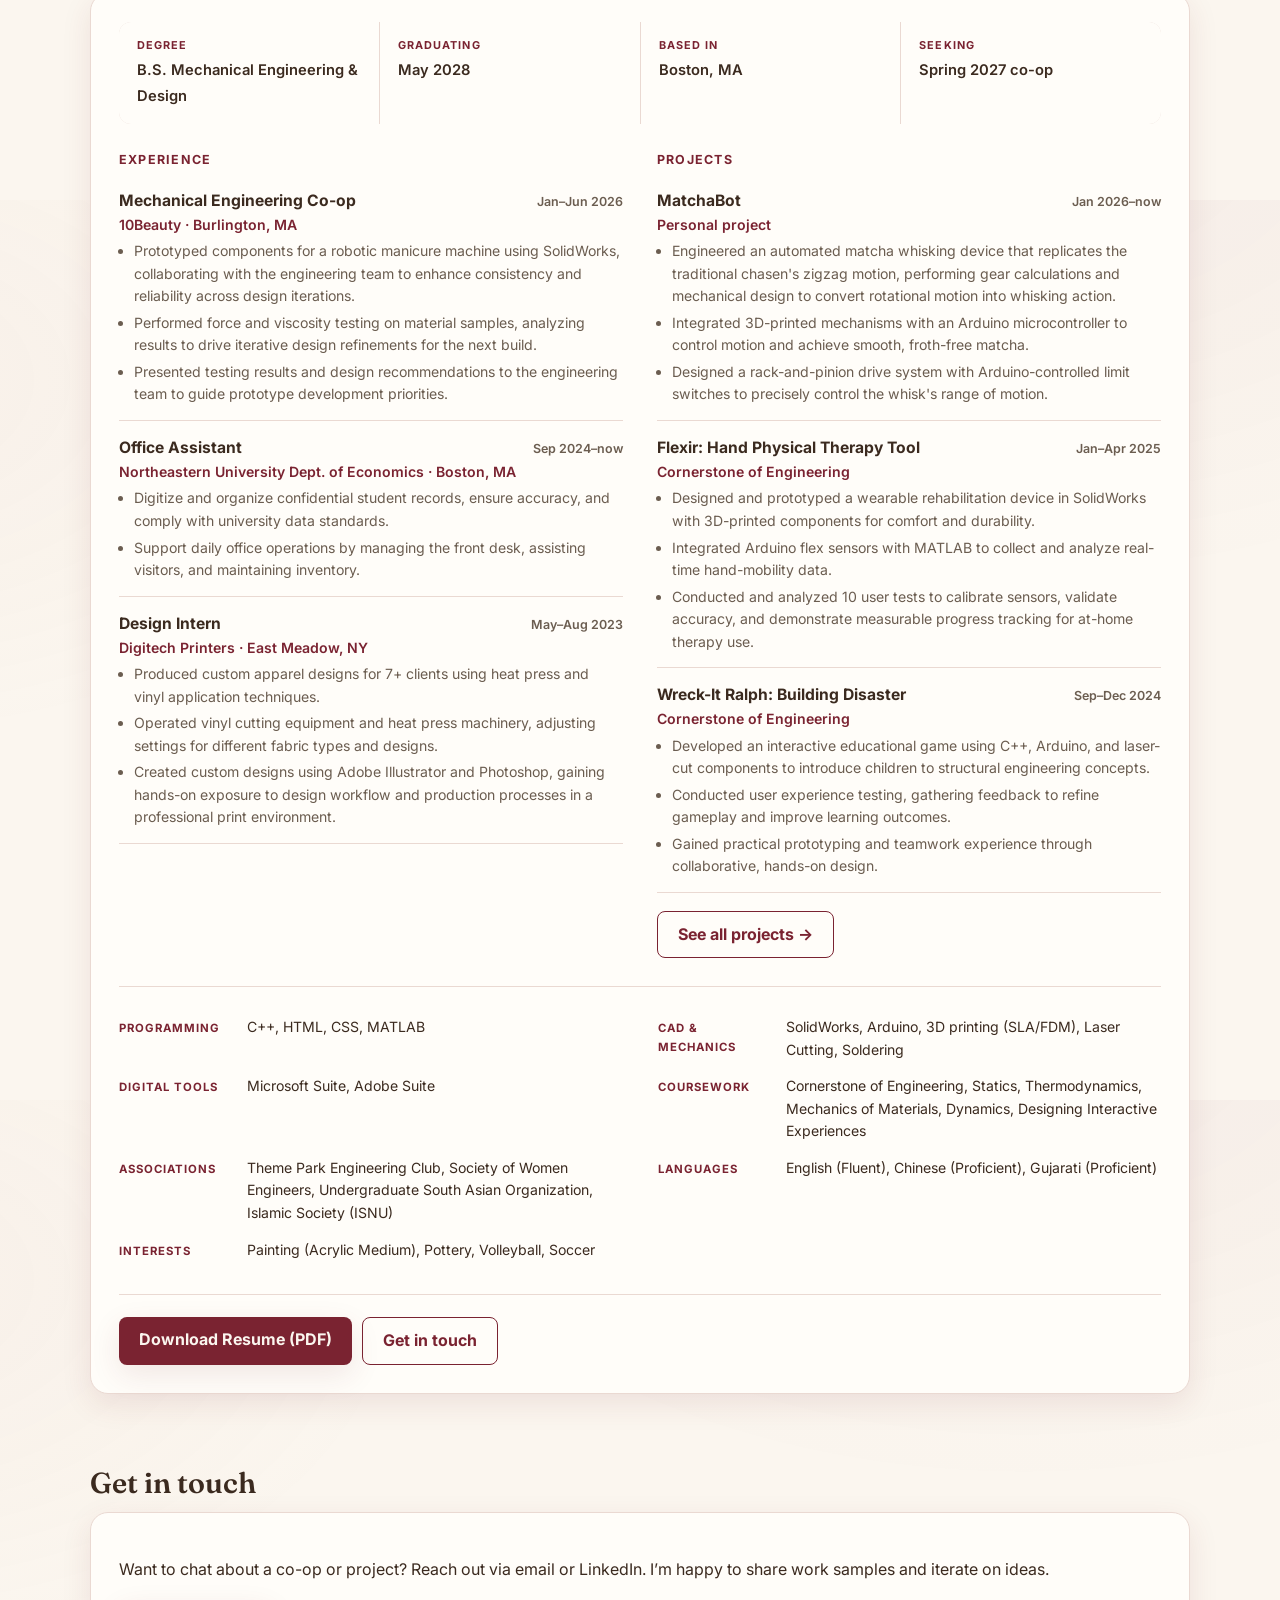
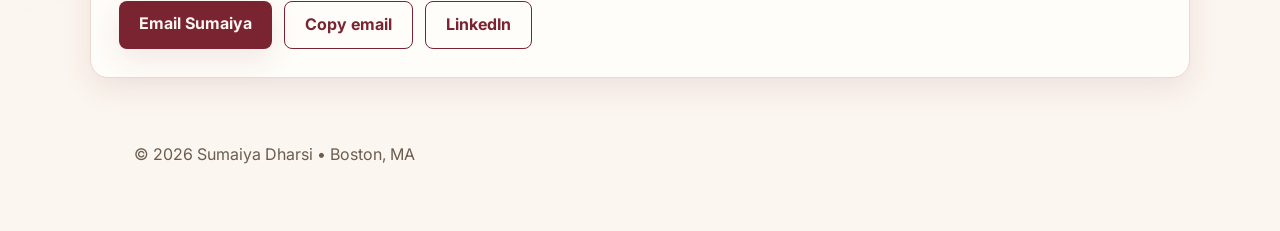
==== commit 3b09938b: "Restore Office Assistant role to resume section Keeps the role on the site although the latest PDF o" ====
--- a/index.html
+++ b/index.html
@@ -166,6 +166,18 @@
 
             <div class="res-entry">
               <div class="res-entry-head">
+                <span class="res-role">Office Assistant</span>
+                <span class="res-date">Sep 2024–now</span>
+              </div>
+              <div class="res-org">Northeastern University Dept. of Economics · Boston, MA</div>
+              <ul class="res-desc">
+                <li>Digitize and organize confidential student records, ensure accuracy, and comply with university data standards.</li>
+                <li>Support daily office operations by managing the front desk, assisting visitors, and maintaining inventory.</li>
+              </ul>
+            </div>
+
+            <div class="res-entry">
+              <div class="res-entry-head">
                 <span class="res-role">Design Intern</span>
                 <span class="res-date">May–Aug 2023</span>
               </div>
